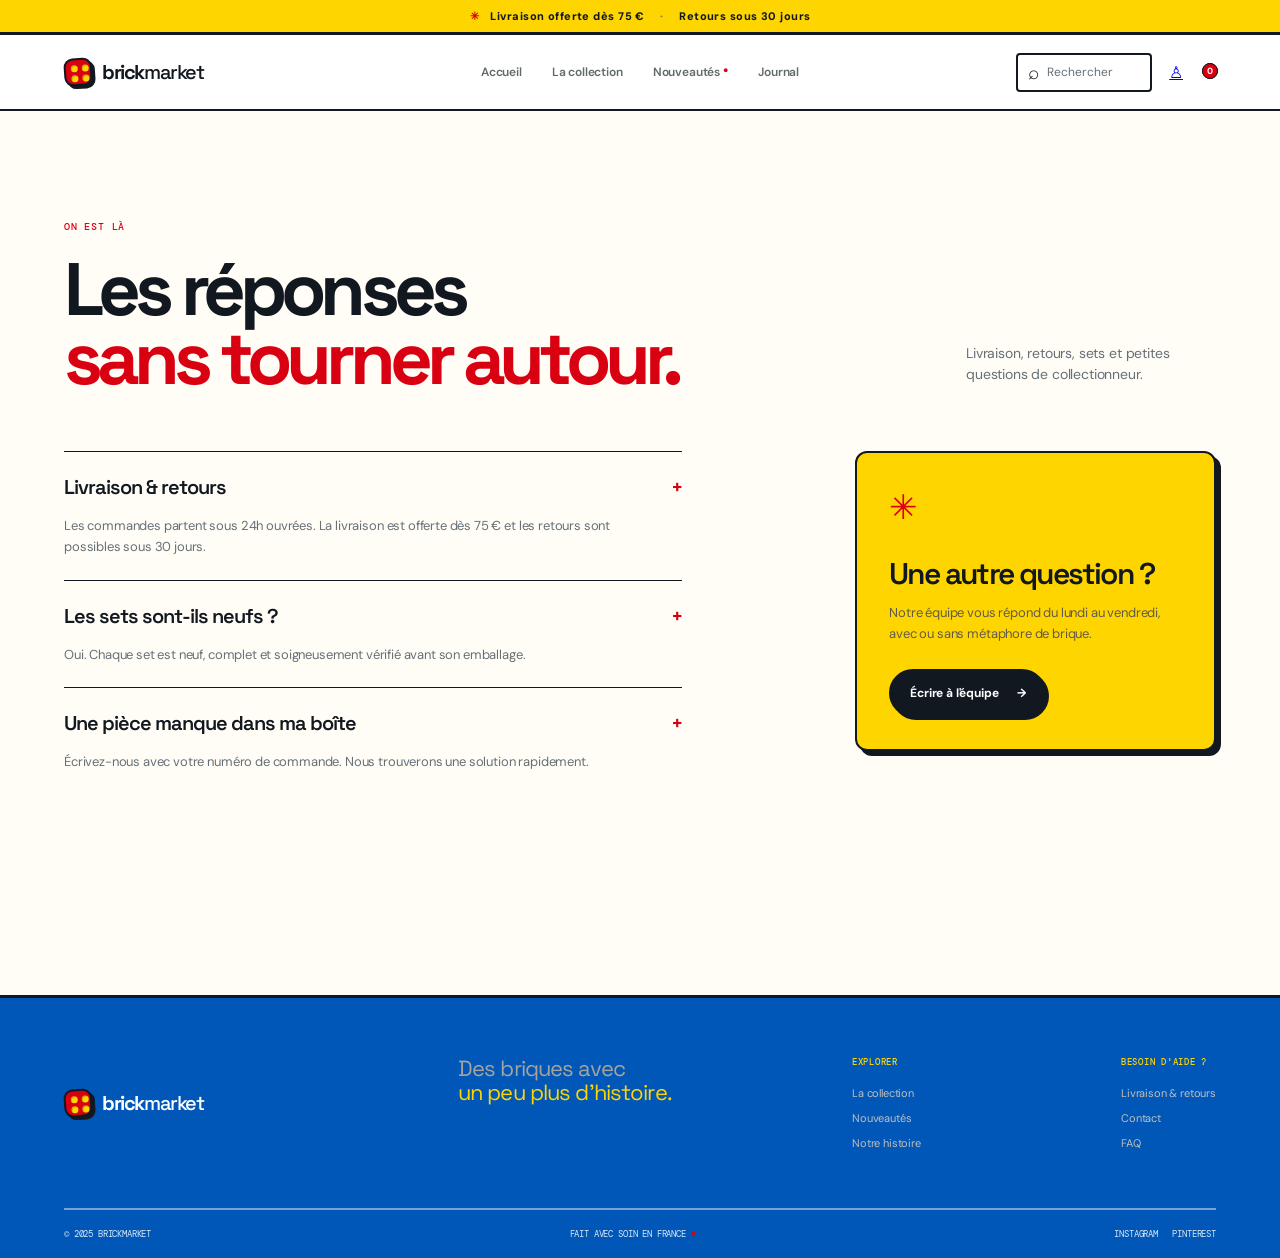
==== _design/aide.html @ d401ab39 "chore: add static design files" ====
<!doctype html>
<html lang="fr">
<head><meta charset="utf-8"><meta name="viewport" content="width=device-width, initial-scale=1"><title>Aide & FAQ — Brickmarket</title><link rel="stylesheet" href="styles.css"></head>
<body data-page="help"><div data-site-header></div><main class="help-page container"><div class="page-intro"><div><p class="eyebrow">On est là</p><h1>Les réponses<br><em>sans tourner autour.</em></h1></div><p>Livraison, retours, sets et petites questions de collectionneur.</p></div><div class="help-grid"><div><div class="help-item"><h2>Livraison & retours <span>+</span></h2><p>Les commandes partent sous 24h ouvrées. La livraison est offerte dès 75 € et les retours sont possibles sous 30 jours.</p></div><div class="help-item"><h2>Les sets sont-ils neufs ? <span>+</span></h2><p>Oui. Chaque set est neuf, complet et soigneusement vérifié avant son emballage.</p></div><div class="help-item"><h2>Une pièce manque dans ma boîte <span>+</span></h2><p>Écrivez-nous avec votre numéro de commande. Nous trouverons une solution rapidement.</p></div></div><aside class="help-aside"><span class="help-aside-icon">✳</span><h2>Une autre question ?</h2><p>Notre équipe vous répond du lundi au vendredi, avec ou sans métaphore de brique.</p><a class="button button-dark" href="mailto:bonjour@brickmarket.fr">Écrire à l'équipe <span>→</span></a></aside></div></main><div data-site-footer></div><script src="script.js"></script></body>
</html>
---- _design/styles.css ----
@import url('https://fonts.googleapis.com/css2?family=DM+Mono:wght@400;500&family=DM+Sans:wght@400;500;600;700&family=Space+Grotesk:wght@500;600;700&display=swap');

:root{--paper:#f7f3eb;--white:#fffdf9;--ink:#1d2020;--muted:#817f77;--line:#ded8cc;--red:#f25d42;--yellow:#ffc845;--blue:#3368df;--moss:#9dbb72;--pink:#f49f91}
*{box-sizing:border-box}html{scroll-behavior:smooth}body{margin:0;background:var(--paper);color:var(--ink);font-family:'DM Sans',Arial,sans-serif}button,input,select{font:inherit}button,a{-webkit-tap-highlight-color:transparent}button{color:inherit;cursor:pointer}button:focus-visible,input:focus-visible,select:focus-visible{outline:3px solid var(--yellow);outline-offset:3px}.container{width:min(1180px,calc(100% - 10vw));margin:0 auto}.container-wide{width:min(1320px,calc(100% - 5vw));margin:0 auto}.announcement{padding:9px 20px;background:var(--ink);color:var(--white);text-align:center;font-size:11px;letter-spacing:.04em}.announcement span:first-child{color:var(--yellow);margin-right:8px}.announcement-separator{margin:0 12px;color:#77766e}.site-header{position:sticky;top:0;z-index:20;display:grid;grid-template-columns:1fr auto 1fr;align-items:center;min-height:80px;padding:0 5vw;border-bottom:1px solid var(--line);background:rgba(247,243,235,.93);backdrop-filter:blur(16px)}.brand{display:flex;align-items:center;gap:10px;width:fit-content;color:var(--ink);font-family:'Space Grotesk',sans-serif;font-size:20px;font-weight:700;letter-spacing:-.07em;text-decoration:none}.brand>span:last-child>span{font-weight:500}.brand-mark{position:relative;display:grid;grid-template-columns:repeat(2,8px);gap:3px;width:28px;height:28px;padding:5px;border-radius:7px;background:var(--red);transform:rotate(-5deg)}.brand-mark i{width:7px;height:7px;border-radius:50%;background:var(--yellow);box-shadow:inset 1px 1px 1px rgba(0,0,0,.15)}.main-nav{display:flex;align-items:center;gap:28px}.main-nav button,.header-icon,.cart-button,.mobile-menu-button{border:0;background:none}.main-nav button{position:relative;padding:10px 0;color:#5f5e58;font-size:12px;font-weight:600}.main-nav button:hover,.main-nav button.is-active{color:var(--ink)}.main-nav button.is-active:after{position:absolute;right:0;bottom:0;left:0;height:2px;background:var(--red);content:''}.nav-dot{color:var(--red);font-size:9px;vertical-align:top}.header-actions{display:flex;justify-content:flex-end;align-items:center;gap:9px}.search-box{display:flex;align-items:center;gap:6px;width:136px;padding:8px 10px;border-bottom:1px solid var(--ink)}.search-box input{width:100%;border:0;outline:0;background:transparent;color:var(--ink);font-size:12px}.search-box input::placeholder{color:var(--muted)}.icon{display:inline-flex;justify-content:center;align-items:center;font-size:19px;line-height:1}.header-icon,.cart-button{padding:8px}.cart-button{position:relative}.cart-button span{position:absolute;top:-1px;right:-2px;display:grid;place-items:center;width:16px;height:16px;border-radius:50%;background:var(--red);color:#fff;font-size:9px;font-weight:700}.mobile-menu-button{display:none}
.button{display:inline-flex;justify-content:center;align-items:center;gap:18px;padding:14px 19px;border:1px solid transparent;border-radius:6px;font-size:12px;font-weight:700;text-decoration:none;transition:transform .2s,box-shadow .2s}.button:hover{transform:translateY(-2px);box-shadow:0 7px 0 rgba(29,32,32,.12)}.button-dark{background:var(--ink);color:#fff}.button-light{background:var(--white);color:var(--ink)}.button-wide{width:100%;justify-content:space-between;padding:17px 18px}.button-small{padding:10px 15px}.text-button{padding:0;border:0;background:transparent;font-size:12px;font-weight:700;text-decoration:none}.text-button span{margin-left:7px;color:var(--red);font-size:17px}.pill{display:inline-flex;align-items:center;gap:12px;padding:8px 12px;border-radius:99px;font-family:'DM Mono',monospace;font-size:10px;text-transform:uppercase;letter-spacing:.02em}.pill-yellow{background:var(--yellow)}.eyebrow{margin:0 0 8px;color:var(--red);font-family:'DM Mono',monospace;font-size:10px;font-weight:500;letter-spacing:.08em;text-transform:uppercase}h1,h2,h3{font-weight:600}h1 em,h2 em{color:var(--red);font-style:normal}
.hero{display:grid;grid-template-columns:1fr 1fr;align-items:center;min-height:610px;padding-top:40px;padding-bottom:72px}.hero-copy{max-width:550px;padding-left:6%}.hero h1,.page-intro h1,.checkout-head h1,.account-welcome h1{margin:22px 0 18px;font-family:'Space Grotesk',sans-serif;font-size:clamp(48px,6vw,84px);font-weight:600;letter-spacing:-.08em;line-height:.93}.hero-copy>p{max-width:410px;margin:0;color:#64635d;font-size:16px;line-height:1.65}.hero-actions{display:flex;align-items:center;gap:23px;margin-top:32px}.hero-note{display:flex;align-items:center;gap:12px;margin-top:46px;color:var(--muted);font-size:11px;line-height:1.4}.hero-note b{color:var(--ink);font-weight:600}.avatar-stack{display:flex;padding-left:7px}.avatar-stack i{display:grid;place-items:center;width:28px;height:28px;margin-left:-7px;border:2px solid var(--paper);border-radius:50%;background:var(--pink);color:var(--ink);font-size:10px;font-style:normal}.avatar-stack i:nth-child(2){background:var(--yellow)}.avatar-stack i:nth-child(3){background:var(--blue);color:#fff}
.hero-art-wrap{position:relative;display:grid;place-items:center;min-height:480px}.hero-art-wrap:before{position:absolute;width:420px;height:420px;border-radius:50%;background:#f1e8d6;content:''}.brick-art{position:relative;z-index:1;width:390px;height:300px;transform:rotate(-8deg)}.brick-shadow{position:absolute;right:6%;bottom:2%;width:80%;height:30px;border-radius:50%;background:rgba(29,32,32,.16);filter:blur(13px)}.brick-stack{position:absolute;display:flex;gap:15px;align-items:center;justify-content:space-around;padding:18px 23px;border-radius:13px;box-shadow:inset 0 -10px 0 rgba(0,0,0,.11),inset 0 3px 0 rgba(255,255,255,.23),0 7px 0 rgba(0,0,0,.12)}.brick-stack:before{position:absolute;top:-10px;right:0;left:0;height:20px;border-radius:50%;background:rgba(255,255,255,.12);content:''}.brick-stack i{z-index:1;width:31px;height:16px;border-radius:50%;background:rgba(255,255,255,.28);box-shadow:inset 0 -4px 4px rgba(0,0,0,.16),0 2px 2px rgba(0,0,0,.15)}.brick-stack-back{top:35px;right:13%;width:63%;height:78px;background:var(--yellow);transform:rotate(10deg)}.brick-stack-front{top:115px;left:4%;width:85%;height:120px;background:var(--red)}.brick-stack-front i{width:39px;height:21px}.brick-label{position:absolute;right:19%;bottom:12%;z-index:2;color:rgba(255,255,255,.84);font-family:'Space Grotesk',sans-serif;font-size:25px;font-weight:700;letter-spacing:-.1em;transform:rotate(7deg)}.brick-cobalt .brick-stack-front{background:var(--blue)}.brick-moss .brick-stack-front{background:var(--moss)}.brick-moss .brick-stack-back{background:var(--red)}.brick-butter .brick-stack-front{background:var(--yellow)}.brick-butter .brick-stack-back{background:var(--red)}.brick-terracotta .brick-stack-front{background:#d8704b}.brick-terracotta .brick-stack-back{background:var(--moss)}.brick-night .brick-stack-front{background:#303c68}.brick-rose .brick-stack-front{background:#e58d98}.brick-ocean .brick-stack-front{background:#4a91ae}.brick-art-small{width:235px;height:170px;transform:rotate(-7deg) scale(.75);transform-origin:center}.brick-art-small .brick-stack-back{top:20px}.brick-art-small .brick-stack-front{top:73px}.brick-art-small .brick-stack{gap:8px;padding:11px 14px;border-radius:8px}.brick-art-small .brick-stack i{width:21px;height:11px}.brick-art-small .brick-label{font-size:16px}.burst{position:absolute;z-index:3;display:grid;place-items:center;width:82px;height:82px;border-radius:50%;font-family:'DM Mono',monospace;font-size:10px;line-height:1.05;text-align:center;text-transform:uppercase;transform:rotate(12deg)}.burst-yellow{top:50px;left:2%;background:var(--yellow)}.hero-art-caption{position:absolute;right:5%;bottom:27px;font-family:'DM Mono',monospace;font-size:10px;letter-spacing:.04em;text-transform:uppercase}.scribble{position:absolute;right:2%;top:37%;color:var(--red);font-family:'Space Grotesk',sans-serif;font-size:16px;font-weight:600;line-height:.9;transform:rotate(8deg)}
.category-strip{padding:65px 6vw 75px;border-radius:4px;background:var(--white)}.section-heading{display:flex;align-items:end;justify-content:space-between;margin-bottom:28px}.section-heading h2,.manifesto h2,.newsletter h2,.order-summary h2{margin:0;font-family:'Space Grotesk',sans-serif;font-size:clamp(28px,3vw,42px);letter-spacing:-.07em;line-height:.98}.category-grid{display:grid;grid-template-columns:repeat(6,1fr);gap:10px}.category-tile{position:relative;display:flex;min-height:168px;flex-direction:column;justify-content:space-between;padding:14px;border-radius:5px;text-align:left;transition:transform .2s;text-decoration:none}.category-tile:hover{transform:translateY(-5px) rotate(-1deg)}.category-number{font-family:'DM Mono',monospace;font-size:10px}.category-icon{align-self:center;font-size:41px;font-weight:300}.category-tile strong{font-family:'Space Grotesk',sans-serif;font-size:14px}.category-arrow{position:absolute;right:14px;bottom:12px;font-size:18px}.category-1{background:var(--yellow)}.category-2{background:var(--moss)}.category-3{background:#8fb3e4}.category-4{background:var(--pink)}.category-5{background:#ddd4c0}.category-6{background:var(--red)}
.product-section{padding:100px 0 108px}.product-grid{display:grid;grid-template-columns:repeat(4,1fr);gap:16px}.product-card{min-width:0}.product-visual{position:relative;display:grid;place-items:center;width:100%;min-height:245px;overflow:hidden;border:0;border-radius:5px;background:#ece4d7;text-decoration:none}.product-visual:hover .product-quick{opacity:1;transform:translateY(0)}.product-visual .brick-art{margin-top:4px}.product-tag{position:absolute;top:13px;left:13px;z-index:2;padding:6px 8px;border-radius:2px;background:var(--white);font-family:'DM Mono',monospace;font-size:9px;text-transform:uppercase}.product-quick{position:absolute;right:12px;bottom:12px;left:12px;padding:10px;opacity:0;border-radius:3px;background:var(--ink);color:#fff;font-size:11px;font-weight:600;transform:translateY(6px);transition:opacity .2s,transform .2s}.product-quick span{float:right;color:var(--yellow);font-size:17px}.product-info{padding:15px 2px}.product-info .eyebrow{color:var(--muted);margin-bottom:5px;font-size:9px}.product-name{display:inline-block;color:var(--ink);font-family:'Space Grotesk',sans-serif;font-size:16px;font-weight:600;letter-spacing:-.04em;text-decoration:none}.product-name:hover{color:var(--red)}.product-meta{display:flex;justify-content:space-between;align-items:center;margin-top:8px;color:var(--muted);font-family:'DM Mono',monospace;font-size:9px}.product-meta strong{color:var(--ink);font-family:'DM Sans',sans-serif;font-size:13px}.add-button{display:flex;justify-content:space-between;width:100%;margin-top:14px;padding:10px 0;border:0;border-top:1px solid var(--line);background:transparent;font-size:11px;font-weight:700}.add-button span{color:var(--red);font-size:20px;line-height:10px}.add-button:hover{color:var(--red)}
.manifesto{display:grid;grid-template-columns:1fr 1fr;background:var(--red);color:#fff}.manifesto-art{position:relative;display:grid;place-items:center;min-height:370px;overflow:hidden;background:#d64f3a}.manifesto-art:before{position:absolute;width:290px;height:290px;border:1px solid rgba(255,255,255,.25);border-radius:50%;box-shadow:0 0 0 38px rgba(255,255,255,.08),0 0 0 76px rgba(255,255,255,.06);content:''}.mini-bricks{position:relative;z-index:1;display:grid;grid-template-columns:repeat(3,50px);gap:10px;transform:rotate(-16deg)}.mini-bricks i{width:50px;height:50px;border-radius:6px;background:var(--yellow);box-shadow:inset 0 -7px 0 rgba(0,0,0,.13),inset 0 2px 0 rgba(255,255,255,.26)}.mini-bricks i:nth-child(2),.mini-bricks i:nth-child(5){background:var(--blue);transform:translateY(25px)}.mini-bricks i:nth-child(3),.mini-bricks i:nth-child(6){background:var(--moss)}.manifesto-art>span{position:absolute;bottom:20px;left:25px;font-family:'DM Mono',monospace;font-size:10px}.manifesto-copy{padding:70px 8%}.manifesto-copy .eyebrow{color:var(--yellow)}.manifesto h2{max-width:420px;font-size:clamp(34px,4vw,54px)}.manifesto-copy>p:not(.eyebrow){max-width:380px;margin:22px 0 31px;color:rgba(255,255,255,.8);font-size:14px;line-height:1.7}.newsletter{display:flex;justify-content:space-between;gap:50px;padding-top:105px;padding-bottom:105px}.newsletter h2{max-width:490px}.newsletter>div>p:last-child{color:var(--muted);font-size:14px}.newsletter-form{display:grid;grid-template-columns:1fr auto;align-content:center;width:min(450px,100%);gap:10px}.newsletter-form input,.form-section input,.form-section select,.profile-form input{min-width:0;padding:15px 13px;border:1px solid var(--line);border-radius:3px;outline:0;background:rgba(255,253,249,.64);color:var(--ink);font-size:12px}.newsletter-form small{grid-column:1/-1;color:var(--muted);font-size:10px}
.site-footer{background:var(--ink);color:#fff}.footer-top{display:grid;grid-template-columns:1fr 1fr 1fr;gap:30px;padding-top:62px;padding-bottom:62px}.footer-brand{color:#fff}.footer-top>p{margin:0;color:#a5a49e;font-family:'Space Grotesk',sans-serif;font-size:22px;letter-spacing:-.04em;line-height:1.1}.footer-top>p em{color:var(--yellow);font-style:normal}.footer-links{display:flex;justify-content:space-between;gap:30px}.footer-links>div{display:flex;flex-direction:column;gap:11px}.footer-links b{margin-bottom:7px;color:var(--yellow);font-family:'DM Mono',monospace;font-size:9px;font-weight:500;letter-spacing:.08em;text-transform:uppercase}.footer-links a{color:#c1c0ba;font-size:11px;text-decoration:none}.footer-links a:hover{color:#fff}.footer-bottom{display:flex;justify-content:space-between;padding-top:18px;padding-bottom:18px;border-top:1px solid #3f4140;color:#888983;font-family:'DM Mono',monospace;font-size:9px;text-transform:uppercase}.footer-heart{color:var(--red)}
.page-intro{display:flex;align-items:end;justify-content:space-between;min-height:390px;padding:75px 0 58px}.page-intro h1{margin-bottom:0;font-size:clamp(45px,5.5vw,72px)}.page-intro>p{max-width:250px;margin:0 0 8px;color:var(--muted);font-size:14px;line-height:1.5}.page-intro-small{min-height:325px}.catalogue-toolbar{display:flex;align-items:center;justify-content:space-between;margin-bottom:26px;border-bottom:1px solid var(--line)}.category-tabs{display:flex;gap:24px;overflow-x:auto}.category-tabs button{padding:12px 0;border:0;border-bottom:2px solid transparent;background:transparent;color:var(--muted);font-size:11px;white-space:nowrap}.category-tabs button.is-active{border-bottom-color:var(--red);color:var(--ink);font-weight:700}.result-count{color:var(--muted);font-family:'DM Mono',monospace;font-size:10px;white-space:nowrap}.result-count>span:last-child{color:var(--red)}.catalogue-grid{padding-bottom:115px;grid-row-gap:43px}.empty-state{display:grid;place-items:center;min-height:320px;padding-bottom:90px;text-align:center}.empty-state>span{color:var(--red);font-size:38px}.empty-state h2{margin:15px 0 8px;font-family:'Space Grotesk',sans-serif;letter-spacing:-.05em}.empty-state p{margin:0 0 22px;color:var(--muted);font-size:13px}.back-button{display:inline-block;margin-top:45px;color:var(--muted);font-size:11px;text-decoration:none}.back-button:hover{color:var(--ink)}
.product-detail{display:grid;grid-template-columns:1.07fr .93fr;align-items:center;gap:9%;min-height:590px}.product-detail-art{position:relative;display:grid;place-items:center;min-height:480px;border-radius:5px;background:#e9dfcf}.product-detail-art:before{position:absolute;width:325px;height:325px;border-radius:50%;background:#f4ebdd;content:''}.product-detail-art .brick-art{transform:rotate(-9deg) scale(1.1)}.detail-sticker{position:absolute;top:37px;right:45px;z-index:2;display:grid;place-items:center;width:78px;height:78px;border-radius:50%;background:var(--yellow);font-family:'DM Mono',monospace;font-size:10px;line-height:1;text-align:center;text-transform:uppercase;transform:rotate(9deg)}.product-detail-copy h1{margin:12px 0 20px;font-family:'Space Grotesk',sans-serif;font-size:clamp(40px,5vw,67px);letter-spacing:-.08em;line-height:.93}.product-lead{max-width:420px;color:var(--muted);font-size:14px;line-height:1.65}.detail-price{display:flex;align-items:baseline;gap:10px;margin-top:28px}.detail-price strong{font-family:'Space Grotesk',sans-serif;font-size:27px;letter-spacing:-.05em}.detail-price span{color:var(--muted);font-family:'DM Mono',monospace;font-size:9px}.detail-rule{margin:24px 0;border-top:1px solid var(--line)}.detail-facts{display:flex;gap:25px;margin-bottom:28px}.detail-facts>div{display:flex;gap:7px;align-items:start}.detail-facts>div>span{color:var(--red);font-size:18px}.detail-facts p{margin:0;color:var(--muted);font-family:'DM Mono',monospace;font-size:9px;line-height:1.4}.detail-facts b{color:var(--ink);font-family:'DM Sans',sans-serif;font-size:11px}.detail-assurance{display:flex;gap:9px;align-items:center;margin-top:17px;color:var(--muted);font-family:'DM Mono',monospace;font-size:9px}.detail-assurance span{color:var(--red);font-size:18px}.detail-assurance p{margin:0}.related-section{padding:73px 0 110px;border-top:1px solid var(--line)}
.cart-page,.checkout-page,.account-page,.help-page{padding-bottom:100px}.cart-layout,.checkout-layout{display:grid;grid-template-columns:1.45fr .7fr;gap:10%}.cart-lines{border-top:1px solid var(--line)}.cart-line{display:grid;grid-template-columns:125px 1fr auto auto;gap:20px;align-items:center;padding:21px 0;border-bottom:1px solid var(--line)}.cart-line-art{display:grid;place-items:center;width:125px;height:100px;overflow:hidden;border-radius:3px;background:#e9dfcf}.cart-line-art .brick-art{transform:scale(.55)}.cart-line-copy h3{margin:4px 0 5px;font-family:'Space Grotesk',sans-serif;font-size:17px;letter-spacing:-.05em}.cart-line-copy span{color:var(--muted);font-family:'DM Mono',monospace;font-size:9px}.quantity-control{display:flex;align-items:center;gap:12px;padding:7px 9px;border:1px solid var(--line);border-radius:3px;font-family:'DM Mono',monospace;font-size:11px}.quantity-control button{width:18px;padding:0;border:0;background:transparent;font-size:17px}.line-price{min-width:70px;text-align:right;font-family:'Space Grotesk',sans-serif;font-size:14px}.cart-perks{display:flex;align-items:center;gap:11px;margin-top:25px;padding:13px;border:1px dashed #cabfaa;background:#f1eadb;font-size:11px}.cart-perks span{color:var(--red);font-size:20px}.cart-perks p{margin:0}.order-summary{align-self:start;padding:28px;border-radius:5px;background:var(--white)}.order-summary h2{margin:12px 0 29px;font-size:30px}.summary-row,.summary-total{display:flex;justify-content:space-between;align-items:center;padding:12px 0;font-size:12px}.summary-row span{color:var(--muted)}.summary-row strong{font-family:'DM Mono',monospace;font-size:11px}.summary-row .free{color:#6d9a42}.summary-total{margin:14px 0 20px;padding-top:20px;border-top:1px solid var(--line);font-weight:700}.summary-total strong{font-family:'Space Grotesk',sans-serif;font-size:22px;letter-spacing:-.05em}.order-summary>small{display:block;margin-top:13px;color:var(--muted);font-family:'DM Mono',monospace;font-size:9px;text-align:center}
.checkout-head{display:flex;justify-content:space-between;align-items:end;min-height:265px;padding-bottom:38px}.checkout-head h1{margin-bottom:0;font-size:clamp(43px,5vw,68px)}.checkout-steps{display:flex;align-items:center;gap:12px;padding-bottom:8px}.checkout-steps span{color:var(--muted);font-family:'DM Mono',monospace;font-size:9px}.checkout-steps span.is-active{color:var(--ink)}.checkout-steps span.is-active b{color:var(--red)}.checkout-steps b{margin-left:6px;font-family:'DM Sans',sans-serif;font-size:10px}.checkout-steps i{width:24px;border-top:1px solid var(--line)}.checkout-form{border-top:1px solid var(--line)}.form-section{padding:32px 0}.form-section-heading{display:flex;gap:20px;margin-bottom:32px}.form-section-heading>span{color:var(--red);font-family:'DM Mono',monospace;font-size:14px}.form-section h2{margin:0 0 5px;font-family:'Space Grotesk',sans-serif;font-size:25px;letter-spacing:-.06em}.form-section-heading p{margin:0;color:var(--muted);font-size:12px}.form-section label{display:flex;flex-direction:column;gap:7px;margin-bottom:16px;font-size:11px;font-weight:600}.form-grid{display:grid;grid-template-columns:1fr 1fr;gap:15px}.form-section input,.form-section select,.profile-form input{min-width:0;padding:15px 13px;border:1px solid var(--line);border-radius:3px;outline:0;background:rgba(255,253,249,.64);color:var(--ink);font-size:12px}.payment-note{display:flex;gap:13px;align-items:center;margin-top:22px;padding:14px;background:#f1eadb;font-size:11px}.payment-note span{color:var(--blue);font-size:25px}.payment-note p{margin:0;color:var(--muted);line-height:1.4}.payment-note b{color:var(--ink)}.confirmation-card{padding:38px;text-align:center;border:1px dashed #cabfaa;background:#f1eadb}.confirmation-card>span{display:block;margin-bottom:15px;color:var(--red);font-size:40px}.confirmation-card h3{margin:0 0 8px;font-family:'Space Grotesk',sans-serif;font-size:30px}.confirmation-card p{margin:0 auto;max-width:340px;color:var(--muted);font-size:13px;line-height:1.5}.checkout-actions{display:flex;justify-content:space-between;align-items:center;padding-top:12px}.checkout-summary{margin-top:0}.mini-line{display:grid;grid-template-columns:55px 1fr auto;gap:9px;align-items:center;padding:10px 0;font-size:11px}.mini-line-art{display:grid;place-items:center;width:55px;height:46px;overflow:hidden;background:#e9dfcf}.mini-line-art .brick-art{transform:scale(.25)}.mini-line span{line-height:1.3}.mini-line small{color:var(--muted);font-family:'DM Mono',monospace;font-size:9px}.mini-line strong{font-family:'DM Mono',monospace;font-size:10px}.summary-reassurance{color:var(--muted);font-family:'DM Mono',monospace;font-size:9px;line-height:2}
.account-welcome{display:flex;justify-content:space-between;align-items:end;min-height:295px;padding-bottom:50px}.account-welcome h1{margin-bottom:9px;font-size:clamp(47px,5vw,70px)}.account-welcome>div:first-child>p:last-child{margin:0;color:var(--muted);font-size:14px}.account-avatar{display:grid;place-items:center;width:68px;height:68px;border:1px solid var(--ink);border-radius:50%;background:var(--yellow);font-family:'Space Grotesk',sans-serif;font-size:24px}.account-layout{display:grid;grid-template-columns:220px 1fr;gap:10%;border-top:1px solid var(--line);padding-top:38px}.account-nav{display:flex;flex-direction:column;gap:5px}.account-nav button{display:grid;grid-template-columns:23px 1fr auto;gap:8px;align-items:center;padding:12px 0;border:0;background:transparent;color:var(--muted);font-size:12px;text-align:left}.account-nav button span{color:var(--red);font-size:18px}.account-nav button b{color:var(--red);font-family:'DM Mono',monospace;font-size:10px}.account-nav button.is-active{color:var(--ink);font-weight:700}.account-nav-note{display:flex;gap:11px;align-items:center;margin-top:45px;padding:16px 12px;background:var(--yellow);font-size:11px;line-height:1.4}.account-nav-note span{font-size:22px}.account-nav-note p{margin:0}.content-heading{display:flex;align-items:end;justify-content:space-between;margin-bottom:23px}.content-heading h2{margin:0;font-family:'Space Grotesk',sans-serif;font-size:31px;letter-spacing:-.07em}.muted{color:var(--muted);font-family:'DM Mono',monospace;font-size:10px}.order-card{margin-bottom:15px;padding:21px;border:1px solid var(--line);background:var(--white)}.order-card-head{display:flex;align-items:start;justify-content:space-between;padding-bottom:17px;border-bottom:1px solid var(--line);font-size:12px}.order-card-head small{color:var(--muted);font-family:'DM Mono',monospace;font-size:9px}.order-card-head strong{font-family:'Space Grotesk',sans-serif;font-size:14px}.status{display:inline-block;padding:5px 8px;border-radius:2px;background:#e9e5dc;color:var(--muted);font-family:'DM Mono',monospace;font-size:9px}.status-green{background:#dce9c8;color:#53753c}.status-yellow{background:var(--yellow);color:var(--ink)}.order-card-products{display:flex;align-items:center;gap:12px;padding-top:15px;font-size:11px}.order-card-products>.brick-art{flex:0 0 52px;width:52px;height:47px;overflow:hidden;background:#e9dfcf}.order-card-products>.brick-art .brick-art{transform:scale(.25)}.order-card-products>div:not(.brick-art){flex:1;line-height:1.55}.order-card-products span{color:var(--muted)}.order-card-products .text-button{white-space:nowrap}.address-grid{display:grid;grid-template-columns:1fr 1fr;gap:15px}.address-card{min-height:225px;padding:22px;border:1px solid var(--line);background:var(--white)}.address-card-main{border-top:3px solid var(--red)}.address-card h3{margin:22px 0 13px;font-family:'Space Grotesk',sans-serif;font-size:19px}.address-card p{margin:0 0 22px;color:var(--muted);font-size:12px;line-height:1.7}.profile-form{display:grid;grid-template-columns:1fr 1fr;gap:20px 15px}.profile-form label{display:flex;flex-direction:column;gap:7px;font-size:11px;font-weight:600}.profile-form input{color:var(--muted)}
.help-grid{display:grid;grid-template-columns:1.2fr .7fr;gap:15%;padding-bottom:100px}.help-item{padding:22px 0;border-top:1px solid var(--line)}.help-item h2{display:flex;justify-content:space-between;margin:0;font-family:'Space Grotesk',sans-serif;font-size:20px;letter-spacing:-.05em}.help-item h2 span{color:var(--red)}.help-item p{max-width:600px;margin:15px 0 0;color:var(--muted);font-size:13px;line-height:1.65}.help-aside{align-self:start;padding:32px;background:var(--yellow)}.help-aside-icon{color:var(--red);font-size:34px}.help-aside h2{margin:24px 0 10px;font-family:'Space Grotesk',sans-serif;font-size:30px;letter-spacing:-.06em}.help-aside p{margin:0 0 24px;color:#625b45;font-size:13px;line-height:1.6}.toast{position:fixed;right:22px;bottom:22px;z-index:50;display:flex;align-items:center;gap:10px;padding:13px 16px;border-radius:4px;background:var(--ink);color:#fff;box-shadow:0 12px 30px rgba(0,0,0,.18);font-size:12px;animation:toast-in .25s ease-out}.toast span{display:grid;place-items:center;width:18px;height:18px;border-radius:50%;background:var(--yellow);color:var(--ink);font-size:11px;font-weight:700}@keyframes toast-in{from{opacity:0;transform:translateY(10px)}to{opacity:1;transform:translateY(0)}}
@media(max-width:900px){.site-header{grid-template-columns:1fr auto}.mobile-menu-button{display:block;grid-column:2;grid-row:1}.main-nav{position:absolute;top:80px;right:0;left:0;display:none;flex-direction:column;align-items:stretch;gap:0;padding:12px 5vw 18px;border-bottom:1px solid var(--line);background:var(--paper)}.main-nav.is-open{display:flex}.main-nav button{padding:13px 0;text-align:left}.main-nav button.is-active:after{right:auto;width:50px}.header-actions{grid-column:1/-1;grid-row:2;justify-content:stretch;padding-bottom:12px}.search-box{flex:1;width:auto}.site-header{padding-top:13px;padding-bottom:0}.hero{grid-template-columns:1fr;padding-top:60px}.hero-copy{padding-left:0}.hero-art-wrap{min-height:385px;margin-top:20px;transform:scale(.86)}.category-grid{grid-template-columns:repeat(3,1fr)}.product-grid{grid-template-columns:repeat(2,1fr)}.manifesto{grid-template-columns:1fr}.manifesto-art{min-height:250px}.newsletter{flex-direction:column}.footer-top{grid-template-columns:1fr 1fr}.footer-top>p{grid-column:2;grid-row:1}.footer-links{grid-column:1/-1}.product-detail{grid-template-columns:1fr;gap:45px;padding-top:35px}.product-detail-art{min-height:400px}.product-detail-copy{padding-bottom:55px}.cart-layout,.checkout-layout{grid-template-columns:1fr;gap:35px}.checkout-summary{grid-row:1}.account-layout{gap:45px}.help-grid{grid-template-columns:1fr;gap:35px}}
@media(max-width:560px){.announcement{font-size:9px}.announcement-separator{margin:0 5px}.site-header{min-height:115px}.brand{font-size:18px}.header-icon{display:none}.container{width:min(calc(100% - 36px),1180px)}.container-wide{width:calc(100% - 18px)}.hero{min-height:auto;padding-top:48px;padding-bottom:55px}.hero h1{font-size:51px}.hero-copy>p{font-size:14px}.hero-actions{align-items:flex-start;flex-direction:column;gap:18px}.hero-note{margin-top:32px}.hero-art-wrap{min-height:300px;transform:scale(.7);transform-origin:center;margin:-10px 0 -25px}.hero-art-wrap:before{width:330px;height:330px}.category-strip{padding:42px 18px 50px}.section-heading{align-items:start;flex-direction:column;gap:17px}.section-heading h2{font-size:30px}.category-grid{grid-template-columns:repeat(2,1fr)}.category-tile{min-height:145px}.product-section{padding:65px 0}.product-grid{gap:10px}.product-visual{min-height:165px}.product-tag{top:8px;left:8px;max-width:90px;font-size:8px}.product-quick{display:none}.product-info{padding-top:10px}.product-name{font-size:14px}.product-meta{display:block;line-height:1.8}.product-meta strong{display:block}.manifesto-copy{padding:48px 25px}.manifesto h2{font-size:37px}.newsletter{padding-top:70px;padding-bottom:70px;gap:25px}.newsletter h2{font-size:32px}.newsletter-form{grid-template-columns:1fr}.newsletter-form small{grid-column:auto}.footer-top{grid-template-columns:1fr;gap:30px}.footer-top>p{grid-column:auto;grid-row:auto}.footer-links{grid-column:auto}.footer-bottom{flex-direction:column;gap:10px}.page-intro{align-items:start;flex-direction:column;min-height:310px;gap:24px;padding-top:55px}.page-intro h1{font-size:49px}.catalogue-toolbar{align-items:start;flex-direction:column;gap:15px;padding-bottom:5px}.category-tabs{width:100%;gap:19px}.result-count{align-self:end}.catalogue-grid{padding-bottom:75px}.back-button{margin-top:30px}.product-detail-art{min-height:315px}.product-detail-art:before{width:250px;height:250px}.product-detail-art .brick-art{transform:rotate(-9deg) scale(.72)}.detail-sticker{top:19px;right:20px;width:62px;height:62px;font-size:8px}.product-detail-copy h1{font-size:47px}.detail-facts{gap:11px}.detail-facts p{font-size:8px}.detail-facts b{font-size:10px}.cart-line{grid-template-columns:80px 1fr auto;gap:11px}.cart-line-art{width:80px;height:75px}.cart-line-copy h3{font-size:14px}.quantity-control{grid-column:2;width:fit-content}.line-price{grid-column:3;grid-row:2;min-width:auto}.order-summary{padding:22px}.checkout-head{align-items:start;flex-direction:column;min-height:auto;gap:32px;padding:40px 0 30px}.checkout-head h1{font-size:47px}.checkout-steps{width:100%;justify-content:space-between;gap:6px}.checkout-steps i{flex:1}.checkout-steps b{display:none}.account-welcome{min-height:235px;padding-bottom:36px}.account-welcome h1{font-size:53px}.account-avatar{width:52px;height:52px}.account-layout{grid-template-columns:1fr;gap:30px;padding-top:25px}.account-nav{display:grid;grid-template-columns:repeat(3,1fr);gap:8px}.account-nav button{display:flex;flex-direction:column;align-items:start;gap:3px;padding:8px;border:1px solid var(--line);font-size:10px}.account-nav button b{display:none}.account-nav-note{display:none}.content-heading h2{font-size:27px}.order-card{padding:15px}.order-card-head{gap:8px}.order-card-products{align-items:start;flex-wrap:wrap}.order-card-products .text-button{margin-left:64px}.address-grid,.profile-form,.form-grid{grid-template-columns:1fr;gap:0}.toast{right:12px;bottom:12px;left:12px;justify-content:center}.help-page .page-intro h1{font-size:47px}}
.main-nav a{display:block;position:relative;padding:10px 0;color:#5f5e58;font-size:12px;font-weight:600;text-decoration:none}.main-nav a:hover,.main-nav a.is-active{color:var(--ink)}.main-nav a.is-active:after{position:absolute;right:0;bottom:0;left:0;height:2px;background:var(--red);content:''}.main-nav.is-open a{padding:13px 0}.product-card .add-button{cursor:pointer}

/* Clear, high-energy visual refresh */
:root{--paper:#f7faf6;--white:#fff;--ink:#151b20;--muted:#6f7775;--line:#dce5df;--red:#ff655d;--yellow:#d8ff54;--blue:#5b5cf2;--moss:#b8e6a2;--pink:#ffb4c0}
body{background:var(--paper);letter-spacing:-.01em}
.announcement{background:var(--blue);color:#fff;font-weight:600}.announcement span:first-child{color:var(--yellow)}
.site-header{min-height:76px;border-bottom:1px solid var(--line);background:rgba(255,255,255,.92)}
.brand-mark{background:var(--blue);border-radius:9px}.brand-mark i{background:var(--yellow)}.main-nav{gap:30px}.main-nav a,.main-nav button{color:#616a68}.main-nav a.is-active:after,.main-nav button.is-active:after{background:var(--blue)}.nav-dot{color:var(--red)}.search-box{border-bottom-color:var(--ink);background:#f4f7f4;border-radius:999px}.header-icon,.cart-button{border-radius:50%}.header-icon:hover,.cart-button:hover{background:var(--yellow)}.cart-button span{background:var(--red)}
.hero{margin-top:24px;padding:52px 6% 64px;border:1px solid var(--line);border-radius:30px;background:var(--white);box-shadow:0 20px 50px rgba(35,59,48,.06)}.hero-copy{padding-left:0}.pill-yellow{background:var(--yellow);font-weight:600}.hero h1{font-size:clamp(54px,6.3vw,88px);letter-spacing:-.095em}.hero h1 em{position:relative;z-index:0;color:var(--ink)}.hero h1 em:after{position:absolute;right:-6px;bottom:2px;left:-4px;z-index:-1;height:14px;background:var(--yellow);content:'';transform:rotate(-2deg)}.hero-copy>p{max-width:390px;font-size:15px}.button{border-radius:999px}.button-dark{background:var(--ink)}.button-dark:hover{box-shadow:0 7px 0 var(--yellow)}.text-button:hover{color:var(--blue)}.text-button span{color:var(--blue)}.hero-note{margin-top:38px}.hero-art-wrap{min-height:420px;border-radius:26px;background:#e9f8e6;overflow:hidden}.hero-art-wrap:before{width:360px;height:360px;background:var(--yellow)}.hero-art-wrap:after{position:absolute;right:34px;top:26px;color:var(--blue);font-family:'Space Grotesk',sans-serif;font-size:47px;font-weight:700;content:'+';transform:rotate(12deg)}.hero-art-wrap .brick-art{transform:rotate(-8deg) scale(.94)}.burst-yellow{top:33px;left:8%;background:var(--red);color:#fff}.scribble{right:7%;color:var(--blue);font-size:14px}.hero-art-caption{right:8%;bottom:20px;color:var(--muted)}
.category-strip{margin-top:24px;border:1px solid var(--line);border-radius:28px;box-shadow:0 16px 40px rgba(35,59,48,.04)}.category-tile{min-height:180px;border-radius:18px}.category-tile strong{font-size:15px}.category-icon{font-size:46px}.category-1{background:var(--yellow)}.category-2{background:var(--moss)}.category-3{background:#bde9ff}.category-4{background:var(--pink)}.category-5{background:#ebe6d8}.category-6{background:var(--blue);color:#fff}.category-tile:hover{transform:translateY(-7px) rotate(1deg);box-shadow:0 12px 0 rgba(21,27,32,.09)}
.product-section{padding:86px 0 102px}.product-card{padding:8px;border:1px solid var(--line);border-radius:20px;background:var(--white);box-shadow:0 8px 28px rgba(35,59,48,.04);transition:transform .2s,box-shadow .2s}.product-card:hover{transform:translateY(-6px);box-shadow:0 18px 32px rgba(35,59,48,.1)}.product-visual{min-height:235px;border-radius:14px;background:#f1f7f0}.product-tag{top:12px;left:12px;border-radius:999px;background:var(--yellow);font-weight:600}.product-quick{right:10px;bottom:10px;left:10px;border-radius:999px;background:var(--blue)}.product-info{padding:15px 9px 9px}.product-name{font-size:17px}.product-meta{margin-top:9px}.add-button{margin-top:13px;padding:12px 1px;border-top-color:var(--line);color:var(--ink)}.add-button span{display:grid;place-items:center;width:24px;height:24px;border-radius:50%;background:var(--yellow);color:var(--ink);font-size:18px}.add-button:hover{color:var(--blue)}
.manifesto{margin-top:0;border-radius:30px;overflow:hidden;background:var(--blue)}.manifesto-art{background:#4849d9}.manifesto-art:before{border-color:rgba(255,255,255,.35);box-shadow:0 0 0 38px rgba(216,255,84,.12),0 0 0 76px rgba(255,255,255,.08)}.manifesto-copy .eyebrow{color:var(--yellow)}.manifesto h2{font-size:clamp(34px,4.2vw,58px)}.newsletter{margin-top:24px;margin-bottom:24px;padding:58px 6%;border:1px solid var(--line);border-radius:28px;background:var(--yellow)}.newsletter h2{font-size:clamp(30px,3.5vw,47px)}.newsletter-form input{border-color:rgba(21,27,32,.2);border-radius:999px;background:rgba(255,255,255,.65)}.newsletter-form .button-dark{background:var(--ink)}
.site-footer{background:var(--ink)}.footer-top{padding-top:58px;padding-bottom:58px}.footer-brand .brand-mark{background:var(--red)}.footer-links b{color:var(--yellow)}
.page-intro{min-height:340px;padding-top:62px}.page-intro h1,.checkout-head h1,.account-welcome h1{font-size:clamp(50px,5.8vw,78px)}.catalogue-toolbar{border-bottom-color:var(--ink)}.category-tabs button.is-active{border-bottom-color:var(--blue)}.catalogue-page .product-card{padding:8px}.product-detail-art{border-radius:28px;background:#e9f8e6}.product-detail-art:before{background:var(--yellow)}.detail-sticker{background:var(--red);color:#fff}.product-detail-copy h1{font-size:clamp(43px,5.5vw,72px)}.product-detail-copy h1 em{color:var(--blue)}.button-wide{border-radius:999px}.order-summary,.address-card,.order-card{border:1px solid var(--line);box-shadow:0 12px 30px rgba(35,59,48,.05)}.order-summary{border-radius:22px}.cart-line-art,.mini-line-art{border-radius:14px;background:#e9f8e6}.cart-perks,.payment-note{border:0;border-radius:14px;background:var(--yellow)}.checkout-steps span.is-active b{color:var(--blue)}.confirmation-card{border:0;border-radius:20px;background:var(--yellow)}.account-avatar{border:0;background:var(--red);color:#fff}.account-nav button.is-active{color:var(--blue)}.account-nav-note{border-radius:16px;background:var(--yellow)}.address-card{border-radius:18px}.address-card-main{border-top:4px solid var(--blue)}.help-aside{border-radius:22px;background:var(--yellow)}.help-item{border-top-color:var(--ink)}
@media(max-width:560px){.hero{margin-top:12px;padding:36px 20px 34px;border-radius:22px}.hero h1{font-size:52px}.hero h1 em:after{height:10px}.hero-art-wrap{min-height:300px;margin-top:24px;border-radius:20px}.hero-art-wrap:before{width:280px;height:280px}.hero-art-wrap .brick-art{transform:rotate(-8deg) scale(.72)}.category-strip{margin-top:16px;border-radius:22px}.category-tile{min-height:150px;border-radius:15px}.product-card{border-radius:16px}.product-visual{min-height:155px;border-radius:11px}.product-info{padding:12px 6px 6px}.product-name{font-size:14px}.manifesto{border-radius:22px}.newsletter{border-radius:22px;padding:42px 22px}.page-intro{min-height:290px}.product-detail-art{border-radius:22px}.order-summary{border-radius:18px}}

/* Primary brick palette and stud details */
:root{--paper:#fffdf5;--white:#fff;--ink:#111820;--muted:#657078;--line:#d8dee2;--red:#d90012;--yellow:#ffd500;--blue:#0057b8;--moss:#00852b;--pink:#f57c00}
body{background:var(--paper)}
.announcement{background:var(--yellow);color:var(--ink);border-bottom:3px solid var(--ink);font-weight:800}.announcement span:first-child{color:var(--red)}
.site-header{border-bottom:2px solid var(--ink);background:rgba(255,255,255,.97)}.brand-mark{background:var(--red);border:2px solid var(--ink);box-shadow:3px 3px 0 var(--ink);transform:rotate(-4deg)}.brand-mark i{background:var(--yellow);box-shadow:inset 1px 1px 1px rgba(0,0,0,.22)}.main-nav a.is-active:after,.main-nav button.is-active:after{background:var(--red);height:3px}.search-box{border:2px solid var(--ink);background:#fff;border-radius:4px}.header-icon:hover,.cart-button:hover{background:var(--yellow)}.cart-button span{background:var(--red);border:1px solid var(--ink)}
.hero{border:2px solid var(--ink);border-radius:18px;background:var(--white);box-shadow:8px 8px 0 var(--ink)}.hero h1{font-family:'Arial Black','Space Grotesk',sans-serif;font-weight:900;letter-spacing:-.11em}.hero h1 em{color:var(--red)}.hero h1 em:after{background:var(--yellow);height:16px}.hero-art-wrap{border:2px solid var(--ink);border-radius:14px;background-color:#fff;background-image:radial-gradient(var(--blue) 2px,transparent 2px);background-size:24px 24px}.hero-art-wrap:before{width:335px;height:335px;background:var(--yellow);border:2px solid var(--ink)}.hero-art-wrap:after{color:var(--red);content:'✦';font-size:36px}.burst-yellow{background:var(--red);border:2px solid var(--ink);font-weight:800}.scribble{color:var(--blue);font-weight:800}.hero-art-caption{color:var(--ink);font-weight:600}
.brick-stack{border:2px solid var(--ink);box-shadow:inset 0 -10px 0 rgba(0,0,0,.14),inset 0 3px 0 rgba(255,255,255,.3),6px 6px 0 var(--ink)}.brick-stack i{background:rgba(255,255,255,.4);border:2px solid rgba(0,0,0,.28);box-shadow:inset 0 -4px 4px rgba(0,0,0,.18),0 2px 2px rgba(0,0,0,.18)}.brick-stack-back{background:var(--yellow)}.brick-stack-front{background:var(--red)}.brick-cobalt .brick-stack-front{background:var(--blue)}.brick-cobalt .brick-stack-back{background:var(--yellow)}.brick-moss .brick-stack-front{background:var(--moss)}.brick-moss .brick-stack-back{background:var(--red)}.brick-butter .brick-stack-front{background:var(--yellow)}.brick-butter .brick-stack-back{background:var(--blue)}.brick-terracotta .brick-stack-front{background:var(--red)}.brick-terracotta .brick-stack-back{background:var(--moss)}.brick-night .brick-stack-front{background:var(--blue)}.brick-night .brick-stack-back{background:var(--yellow)}.brick-rose .brick-stack-front{background:var(--red)}.brick-rose .brick-stack-back{background:var(--yellow)}.brick-ocean .brick-stack-front{background:var(--blue)}.brick-ocean .brick-stack-back{background:var(--red)}.brick-label{color:var(--white)}
.category-strip{border:2px solid var(--ink);border-radius:18px;background:var(--white);box-shadow:6px 6px 0 var(--ink)}.category-tile{border:2px solid var(--ink);border-radius:8px}.category-tile:before{position:absolute;top:13px;right:14px;width:32px;height:9px;background:radial-gradient(circle,var(--ink) 0 4px,transparent 4.5px) 0 0/11px 9px;content:''}.category-1{background:var(--yellow);color:var(--ink)}.category-2{background:var(--red);color:var(--white)}.category-3{background:var(--moss);color:var(--ink)}.category-4{background:var(--blue);color:var(--white)}.category-5{background:var(--yellow);color:var(--ink)}.category-6{background:var(--red);color:var(--white)}.category-tile:hover{box-shadow:5px 5px 0 var(--ink)}
.product-card{border:2px solid var(--ink);border-radius:12px;box-shadow:5px 5px 0 var(--ink)}.product-card:hover{box-shadow:8px 8px 0 var(--ink)}.product-visual{border:2px solid var(--ink);border-radius:7px;background-color:#fafaf4;background-image:radial-gradient(#cbd2d4 1.5px,transparent 1.5px);background-size:16px 16px}.product-tag{border:2px solid var(--ink);background:var(--yellow);color:var(--ink);font-weight:800}.product-quick{background:var(--blue);border:2px solid var(--ink)}.add-button span{border:2px solid var(--ink);background:var(--yellow)}
.manifesto{border:2px solid var(--ink);border-radius:18px;box-shadow:8px 8px 0 var(--ink);background:var(--blue)}.manifesto-art{background:var(--red);border-right:2px solid var(--ink)}.manifesto-art:before{border-color:rgba(255,255,255,.7);box-shadow:0 0 0 38px rgba(255,213,0,.28),0 0 0 76px rgba(255,255,255,.16)}.mini-bricks i{border:2px solid var(--ink);box-shadow:inset 0 -7px 0 rgba(0,0,0,.15),inset 0 2px 0 rgba(255,255,255,.26),3px 3px 0 var(--ink)}.mini-bricks i:nth-child(2),.mini-bricks i:nth-child(5){background:var(--blue)}.mini-bricks i:nth-child(3),.mini-bricks i:nth-child(6){background:var(--moss)}.manifesto-copy .eyebrow{color:var(--yellow)}.newsletter{border:2px solid var(--ink);border-radius:18px;box-shadow:6px 6px 0 var(--ink);background:var(--yellow)}.newsletter-form input{border:2px solid var(--ink);border-radius:4px}.button-dark{border:2px solid var(--ink);box-shadow:3px 3px 0 var(--ink)}.button-dark:hover{box-shadow:5px 5px 0 var(--ink)}
.site-footer{border-top:3px solid var(--ink);background:var(--blue)}.footer-top{border-bottom:0}.footer-brand .brand-mark{background:var(--red)}.footer-links b{color:var(--yellow)}.footer-bottom{border-top:2px solid rgba(255,255,255,.45);color:#dbe7f2}
.page-intro h1,.checkout-head h1,.account-welcome h1,.product-detail-copy h1{font-family:'Arial Black','Space Grotesk',sans-serif;font-weight:900}.page-intro h1 em,.checkout-head h1 em,.account-welcome h1 em{color:var(--red)}.catalogue-toolbar{border-bottom:2px solid var(--ink)}.category-tabs button.is-active{border-bottom-color:var(--red)}.product-detail-art{border:2px solid var(--ink);border-radius:14px;background-color:#fafaf4;background-image:radial-gradient(#cbd2d4 1.5px,transparent 1.5px);background-size:16px 16px}.product-detail-art:before{background:var(--yellow);border:2px solid var(--ink)}.detail-sticker{background:var(--red);border:2px solid var(--ink);box-shadow:3px 3px 0 var(--ink)}.order-summary,.address-card,.order-card{border:2px solid var(--ink);border-radius:12px;box-shadow:5px 5px 0 var(--ink)}.cart-line-art,.mini-line-art{border:2px solid var(--ink);border-radius:6px;background:#fafaf4;background-image:radial-gradient(#cbd2d4 1.5px,transparent 1.5px);background-size:16px 16px}.cart-perks,.payment-note{border:2px solid var(--ink);border-radius:8px;background:var(--yellow)}.confirmation-card{border:2px solid var(--ink);border-radius:8px;background:var(--yellow)}.account-avatar{border:2px solid var(--ink);box-shadow:3px 3px 0 var(--ink);background:var(--red)}.account-nav button.is-active{color:var(--blue)}.account-nav-note{border:2px solid var(--ink);border-radius:8px;background:var(--yellow)}.address-card-main{border-top:6px solid var(--red)}.help-aside{border:2px solid var(--ink);border-radius:12px;box-shadow:5px 5px 0 var(--ink);background:var(--yellow)}
@media(max-width:560px){.hero{box-shadow:5px 5px 0 var(--ink)}.hero-art-wrap:before{width:260px;height:260px}.category-strip{box-shadow:4px 4px 0 var(--ink)}.category-tile:before{top:11px;right:11px}.product-card{box-shadow:4px 4px 0 var(--ink)}.product-card:hover{box-shadow:5px 5px 0 var(--ink)}.manifesto{box-shadow:5px 5px 0 var(--ink)}.manifesto-art{border-right:0;border-bottom:2px solid var(--ink)}.newsletter{box-shadow:4px 4px 0 var(--ink)}.order-summary,.address-card,.order-card{box-shadow:4px 4px 0 var(--ink)}}

/* Product photography and official-style product information */
.hero-product-image{position:relative;z-index:1;width:min(82%,420px);aspect-ratio:1;object-fit:contain;mix-blend-mode:multiply;filter:saturate(1.08)}
.product-visual{aspect-ratio:1;min-height:0}
.product-image{width:100%;height:100%;object-fit:contain;mix-blend-mode:multiply;transition:transform .25s ease}
.product-visual:hover .product-image{transform:scale(1.05)}
.product-detail{display:block;min-height:0}
.product-detail-main{display:grid;grid-template-columns:1.07fr .93fr;align-items:center;gap:9%;min-height:590px}
.product-detail-art{position:relative;display:grid;place-items:center;aspect-ratio:1;min-height:0}
.detail-product-image{position:relative;z-index:1;width:86%;height:86%;object-fit:contain;mix-blend-mode:multiply}
.detail-image-count{position:absolute;right:20px;bottom:18px;z-index:2;padding:6px 8px;border:2px solid var(--ink);background:var(--white);font:600 10px 'DM Mono',monospace}
.product-detail-copy{align-self:center}
.official-facts{display:grid;grid-template-columns:repeat(3,1fr);gap:10px;margin:24px 0;border-top:2px solid var(--ink);border-bottom:2px solid var(--ink);padding:14px 0}
.official-facts div{display:flex;flex-direction:column;gap:4px}
.official-facts b{font:800 18px 'Space Grotesk',sans-serif}
.official-facts span{color:var(--muted);font:10px 'DM Mono',monospace;text-transform:uppercase}
.detail-availability{display:flex;justify-content:space-between;gap:15px;margin:12px 0;color:var(--muted);font:10px 'DM Mono',monospace}
.detail-availability strong{color:var(--moss);font-family:'DM Sans',sans-serif}
.store-stock-button{display:flex;justify-content:space-between;width:100%;margin-top:10px;padding:13px 0;border:0;border-bottom:2px solid var(--ink);background:transparent;color:var(--ink);font-size:11px;font-weight:700;text-align:left}
.store-stock-button span{color:var(--blue);font-size:16px}
.insiders-callout{display:flex;gap:10px;align-items:center;margin-top:20px;padding:13px;border:2px solid var(--ink);background:var(--yellow)}
.insiders-callout>span{font-size:22px}
.insiders-callout p{margin:0;color:var(--ink);font-size:11px;line-height:1.4}
.insiders-callout small{color:var(--muted);font:9px 'DM Mono',monospace}
.product-detail-tabs{margin-top:60px;border-top:2px solid var(--ink)}
.product-tabs{display:flex;gap:24px;overflow-x:auto;border-bottom:1px solid var(--line);padding:17px 0}
.product-tabs a{flex:0 0 auto;color:var(--ink);font:600 11px 'DM Mono',monospace;text-decoration:none}
.product-tabs a:hover{color:var(--red)}
.product-info-block{padding:56px 0;border-bottom:1px solid var(--line)}
.product-info-block h2{max-width:720px;margin:8px 0 16px;font:900 clamp(30px,4vw,52px) 'Arial Black','Space Grotesk',sans-serif;letter-spacing:-.08em;line-height:.95}
.product-info-block>p:not(.eyebrow){max-width:690px;color:var(--muted);font-size:14px;line-height:1.7}
.feature-grid{display:grid;grid-template-columns:repeat(3,1fr);gap:12px;margin-top:28px}
.feature-grid article{min-height:130px;padding:18px;border:2px solid var(--ink);background:var(--white);box-shadow:4px 4px 0 var(--ink)}
.feature-grid article span{color:var(--red);font:800 14px 'DM Mono',monospace}
.feature-grid article p{margin:24px 0 0;font-weight:700;line-height:1.4}
.product-fans-block{background:var(--blue);color:#fff;padding-right:10%;padding-left:10%}
.product-fans-block .eyebrow,.product-fans-block h2,.product-fans-block>p:not(.eyebrow){color:#fff}
.spec-grid{display:grid;grid-template-columns:repeat(4,1fr);gap:1px;margin-top:30px;border:2px solid var(--ink);background:var(--ink)}
.spec-grid div{display:flex;flex-direction:column;gap:8px;min-height:95px;padding:15px;background:var(--paper)}
.spec-grid b{font-size:10px}
.spec-grid span{color:var(--muted);font:10px 'DM Mono',monospace}
.product-review-block h2 span{color:var(--red);font-size:.55em;letter-spacing:.03em}
.cart-product-image,.mini-product-image,.order-product-image{width:100%;height:100%;object-fit:contain;mix-blend-mode:multiply}
.cart-line-art{aspect-ratio:1;width:125px;height:auto}
.mini-line-art{aspect-ratio:1;width:55px;height:auto}
.order-card-products>.order-product-image{flex:0 0 52px;width:52px;height:52px;overflow:hidden;border:2px solid var(--ink);border-radius:6px;background:#fafaf4;background-image:radial-gradient(#cbd2d4 1.5px,transparent 1.5px);background-size:16px 16px}
@media(max-width:900px){.product-detail-main{grid-template-columns:1fr;gap:45px;min-height:0;padding-top:35px}.product-detail-copy{padding-bottom:0}.feature-grid{grid-template-columns:1fr 1fr}.spec-grid{grid-template-columns:1fr 1fr}}
@media(max-width:560px){.hero-product-image{width:90%}.product-visual{aspect-ratio:1}.product-detail-art{aspect-ratio:1;min-height:0}.detail-product-image{width:90%;height:90%}.official-facts{gap:8px}.official-facts b{font-size:14px}.official-facts span{font-size:8px}.detail-availability{align-items:flex-start;flex-direction:column;gap:5px}.product-info-block{padding:42px 0}.feature-grid{grid-template-columns:1fr}.spec-grid{grid-template-columns:1fr 1fr}.product-fans-block{padding-right:24px;padding-left:24px}.product-tabs{gap:18px}.cart-line-art{width:80px}.mini-line-art{width:55px}}
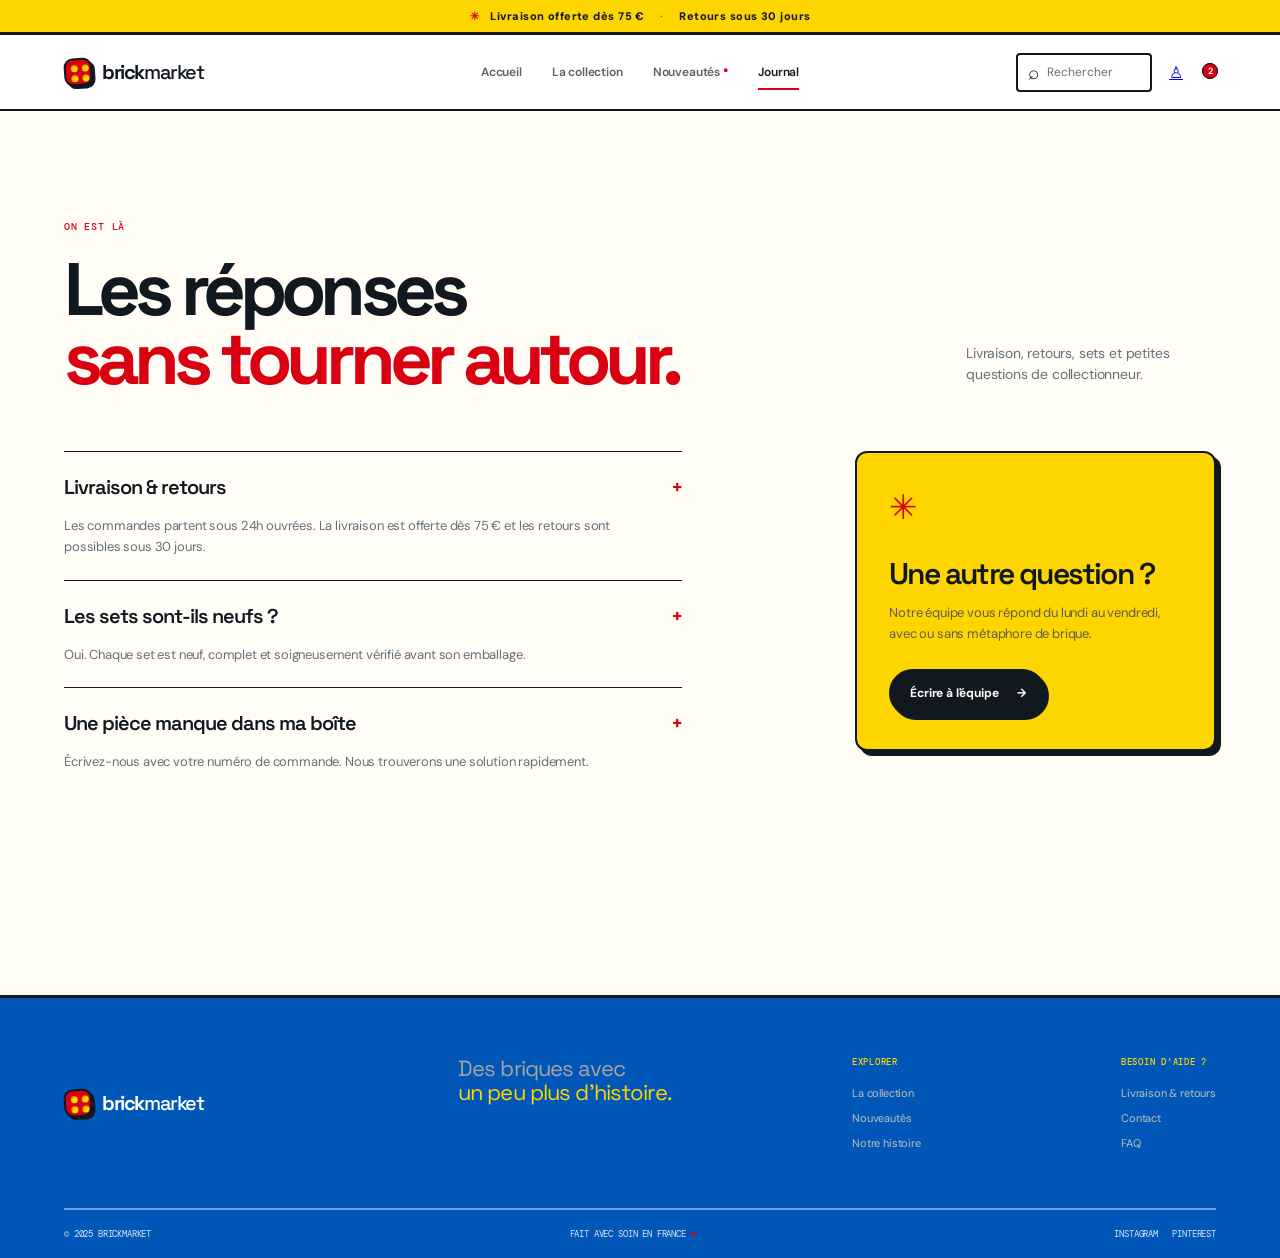
==== commit dd3525c9: "feat: add new layout and catalog" ====
--- a/_design/aide.html
+++ b/_design/aide.html
@@ -1,5 +1,97 @@
 <!doctype html>
 <html lang="fr">
-<head><meta charset="utf-8"><meta name="viewport" content="width=device-width, initial-scale=1"><title>Aide & FAQ — Brickmarket</title><link rel="stylesheet" href="styles.css"></head>
-<body data-page="help"><div data-site-header></div><main class="help-page container"><div class="page-intro"><div><p class="eyebrow">On est là</p><h1>Les réponses<br><em>sans tourner autour.</em></h1></div><p>Livraison, retours, sets et petites questions de collectionneur.</p></div><div class="help-grid"><div><div class="help-item"><h2>Livraison & retours <span>+</span></h2><p>Les commandes partent sous 24h ouvrées. La livraison est offerte dès 75 € et les retours sont possibles sous 30 jours.</p></div><div class="help-item"><h2>Les sets sont-ils neufs ? <span>+</span></h2><p>Oui. Chaque set est neuf, complet et soigneusement vérifié avant son emballage.</p></div><div class="help-item"><h2>Une pièce manque dans ma boîte <span>+</span></h2><p>Écrivez-nous avec votre numéro de commande. Nous trouverons une solution rapidement.</p></div></div><aside class="help-aside"><span class="help-aside-icon">✳</span><h2>Une autre question ?</h2><p>Notre équipe vous répond du lundi au vendredi, avec ou sans métaphore de brique.</p><a class="button button-dark" href="mailto:bonjour@brickmarket.fr">Écrire à l'équipe <span>→</span></a></aside></div></main><div data-site-footer></div><script src="script.js"></script></body>
+<head>
+  <meta charset="utf-8">
+  <meta name="viewport" content="width=device-width, initial-scale=1">
+  <meta name="description" content="Livraison, retours et questions fréquentes.">
+  <title>Aide &amp; FAQ — Brickmarket</title>
+  <link rel="stylesheet" href="styles.css">
+</head>
+<body>
+  <!-- En-tête (à recopier à l'identique sur chaque page) -->
+  <div class="announcement"><span>✳</span> Livraison offerte dès 75 € <span class="announcement-separator">·</span> Retours sous 30 jours</div>
+  <header class="site-header">
+    <a class="brand" href="index.html" aria-label="Brickmarket, accueil">
+      <span class="brand-mark"><i></i><i></i><i></i><i></i></span>
+      <span>brick<span>market</span></span>
+    </a>
+    <nav class="main-nav">
+      <a href="index.html">Accueil</a>
+      <a href="catalogue.html">La collection</a>
+      <a href="catalogue.html#lego-icons">Nouveautés <span class="nav-dot">●</span></a>
+      <a class="is-active" href="aide.html">Journal</a>
+    </nav>
+    <div class="header-actions">
+      <form class="search-box" action="catalogue.html" method="get" role="search">
+        <span class="icon">⌕</span>
+        <input type="search" name="search" placeholder="Rechercher" aria-label="Rechercher un set">
+      </form>
+      <a class="header-icon" href="compte.html" aria-label="Mon compte">♙</a>
+      <a class="cart-button" href="panier.html" aria-label="Panier"><span class="icon">▱</span><span>2</span></a>
+    </div>
+  </header>
+
+  <main class="help-page container">
+    <div class="page-intro">
+      <div>
+        <p class="eyebrow">On est là</p>
+        <h1>Les réponses<br><em>sans tourner autour.</em></h1>
+      </div>
+      <p>Livraison, retours, sets et petites questions de collectionneur.</p>
+    </div>
+
+    <div class="help-grid">
+      <div>
+        <div class="help-item">
+          <h2>Livraison &amp; retours <span>+</span></h2>
+          <p>Les commandes partent sous 24h ouvrées. La livraison est offerte dès 75 € et les retours sont possibles sous 30 jours.</p>
+        </div>
+        <div class="help-item">
+          <h2>Les sets sont-ils neufs ? <span>+</span></h2>
+          <p>Oui. Chaque set est neuf, complet et soigneusement vérifié avant son emballage.</p>
+        </div>
+        <div class="help-item">
+          <h2>Une pièce manque dans ma boîte <span>+</span></h2>
+          <p>Écrivez-nous avec votre numéro de commande. Nous trouverons une solution rapidement.</p>
+        </div>
+      </div>
+      <aside class="help-aside">
+        <span class="help-aside-icon">✳</span>
+        <h2>Une autre question ?</h2>
+        <p>Notre équipe vous répond du lundi au vendredi, avec ou sans métaphore de brique.</p>
+        <a class="button button-dark" href="mailto:bonjour@brickmarket.fr">Écrire à l'équipe <span>→</span></a>
+      </aside>
+    </div>
+  </main>
+
+  <!-- Pied de page (à recopier à l'identique sur chaque page) -->
+  <footer class="site-footer">
+    <div class="footer-top container">
+      <a class="brand footer-brand" href="index.html">
+        <span class="brand-mark"><i></i><i></i><i></i><i></i></span>
+        <span>brick<span>market</span></span>
+      </a>
+      <p>Des briques avec<br><em>un peu plus d'histoire.</em></p>
+      <div class="footer-links">
+        <div>
+          <b>Explorer</b>
+          <a href="catalogue.html">La collection</a>
+          <a href="catalogue.html#lego-icons">Nouveautés</a>
+          <a href="aide.html">Notre histoire</a>
+        </div>
+        <div>
+          <b>Besoin d'aide ?</b>
+          <a href="aide.html">Livraison &amp; retours</a>
+          <a href="mailto:bonjour@brickmarket.fr">Contact</a>
+          <a href="aide.html">FAQ</a>
+        </div>
+      </div>
+    </div>
+    <div class="footer-bottom container">
+      <span>© 2025 Brickmarket</span>
+      <span>Fait avec soin en France <span class="footer-heart">♥</span></span>
+      <span>Instagram &nbsp; Pinterest</span>
+    </div>
+  </footer>
+</body>
 </html>
--- a/_design/styles.css
+++ b/_design/styles.css
@@ -1,96 +1,2988 @@
+/* ===================================================================
+   BRICKMARKET — feuille de style unique du site
+
+   Organisation du fichier :
+     01. Réglages globaux : couleurs, polices, bases
+     02. Éléments réutilisables : boutons, pastilles, titres
+     03. En-tête : bandeau, logo, navigation, recherche
+     04. Pied de page
+     05. Accueil : bannière principale (hero)
+     06. Accueil : tuiles de catégories
+     07. Carte produit (accueil, catalogue, page produit)
+     08. Accueil : bloc manifeste et newsletter
+     09. Titres de page et barre du catalogue
+     10. Page produit : visuel, informations, onglets
+     11. Panier
+     12. Commande : étapes et formulaire
+     13. Compte : menu, commandes, adresses, profil
+     14. Aide / FAQ
+     15. Écrans moyens (tablette, jusqu'à 900 px)
+     16. Petits écrans (mobile, jusqu'à 560 px)
+
+   Les deux dernières sections adaptent le site aux petits écrans :
+   elles reprennent des règles déjà écrites plus haut pour les modifier.
+   =================================================================== */
+
 @import url('https://fonts.googleapis.com/css2?family=DM+Mono:wght@400;500&family=DM+Sans:wght@400;500;600;700&family=Space+Grotesk:wght@500;600;700&display=swap');
 
-:root{--paper:#f7f3eb;--white:#fffdf9;--ink:#1d2020;--muted:#817f77;--line:#ded8cc;--red:#f25d42;--yellow:#ffc845;--blue:#3368df;--moss:#9dbb72;--pink:#f49f91}
-*{box-sizing:border-box}html{scroll-behavior:smooth}body{margin:0;background:var(--paper);color:var(--ink);font-family:'DM Sans',Arial,sans-serif}button,input,select{font:inherit}button,a{-webkit-tap-highlight-color:transparent}button{color:inherit;cursor:pointer}button:focus-visible,input:focus-visible,select:focus-visible{outline:3px solid var(--yellow);outline-offset:3px}.container{width:min(1180px,calc(100% - 10vw));margin:0 auto}.container-wide{width:min(1320px,calc(100% - 5vw));margin:0 auto}.announcement{padding:9px 20px;background:var(--ink);color:var(--white);text-align:center;font-size:11px;letter-spacing:.04em}.announcement span:first-child{color:var(--yellow);margin-right:8px}.announcement-separator{margin:0 12px;color:#77766e}.site-header{position:sticky;top:0;z-index:20;display:grid;grid-template-columns:1fr auto 1fr;align-items:center;min-height:80px;padding:0 5vw;border-bottom:1px solid var(--line);background:rgba(247,243,235,.93);backdrop-filter:blur(16px)}.brand{display:flex;align-items:center;gap:10px;width:fit-content;color:var(--ink);font-family:'Space Grotesk',sans-serif;font-size:20px;font-weight:700;letter-spacing:-.07em;text-decoration:none}.brand>span:last-child>span{font-weight:500}.brand-mark{position:relative;display:grid;grid-template-columns:repeat(2,8px);gap:3px;width:28px;height:28px;padding:5px;border-radius:7px;background:var(--red);transform:rotate(-5deg)}.brand-mark i{width:7px;height:7px;border-radius:50%;background:var(--yellow);box-shadow:inset 1px 1px 1px rgba(0,0,0,.15)}.main-nav{display:flex;align-items:center;gap:28px}.main-nav button,.header-icon,.cart-button,.mobile-menu-button{border:0;background:none}.main-nav button{position:relative;padding:10px 0;color:#5f5e58;font-size:12px;font-weight:600}.main-nav button:hover,.main-nav button.is-active{color:var(--ink)}.main-nav button.is-active:after{position:absolute;right:0;bottom:0;left:0;height:2px;background:var(--red);content:''}.nav-dot{color:var(--red);font-size:9px;vertical-align:top}.header-actions{display:flex;justify-content:flex-end;align-items:center;gap:9px}.search-box{display:flex;align-items:center;gap:6px;width:136px;padding:8px 10px;border-bottom:1px solid var(--ink)}.search-box input{width:100%;border:0;outline:0;background:transparent;color:var(--ink);font-size:12px}.search-box input::placeholder{color:var(--muted)}.icon{display:inline-flex;justify-content:center;align-items:center;font-size:19px;line-height:1}.header-icon,.cart-button{padding:8px}.cart-button{position:relative}.cart-button span{position:absolute;top:-1px;right:-2px;display:grid;place-items:center;width:16px;height:16px;border-radius:50%;background:var(--red);color:#fff;font-size:9px;font-weight:700}.mobile-menu-button{display:none}
-.button{display:inline-flex;justify-content:center;align-items:center;gap:18px;padding:14px 19px;border:1px solid transparent;border-radius:6px;font-size:12px;font-weight:700;text-decoration:none;transition:transform .2s,box-shadow .2s}.button:hover{transform:translateY(-2px);box-shadow:0 7px 0 rgba(29,32,32,.12)}.button-dark{background:var(--ink);color:#fff}.button-light{background:var(--white);color:var(--ink)}.button-wide{width:100%;justify-content:space-between;padding:17px 18px}.button-small{padding:10px 15px}.text-button{padding:0;border:0;background:transparent;font-size:12px;font-weight:700;text-decoration:none}.text-button span{margin-left:7px;color:var(--red);font-size:17px}.pill{display:inline-flex;align-items:center;gap:12px;padding:8px 12px;border-radius:99px;font-family:'DM Mono',monospace;font-size:10px;text-transform:uppercase;letter-spacing:.02em}.pill-yellow{background:var(--yellow)}.eyebrow{margin:0 0 8px;color:var(--red);font-family:'DM Mono',monospace;font-size:10px;font-weight:500;letter-spacing:.08em;text-transform:uppercase}h1,h2,h3{font-weight:600}h1 em,h2 em{color:var(--red);font-style:normal}
-.hero{display:grid;grid-template-columns:1fr 1fr;align-items:center;min-height:610px;padding-top:40px;padding-bottom:72px}.hero-copy{max-width:550px;padding-left:6%}.hero h1,.page-intro h1,.checkout-head h1,.account-welcome h1{margin:22px 0 18px;font-family:'Space Grotesk',sans-serif;font-size:clamp(48px,6vw,84px);font-weight:600;letter-spacing:-.08em;line-height:.93}.hero-copy>p{max-width:410px;margin:0;color:#64635d;font-size:16px;line-height:1.65}.hero-actions{display:flex;align-items:center;gap:23px;margin-top:32px}.hero-note{display:flex;align-items:center;gap:12px;margin-top:46px;color:var(--muted);font-size:11px;line-height:1.4}.hero-note b{color:var(--ink);font-weight:600}.avatar-stack{display:flex;padding-left:7px}.avatar-stack i{display:grid;place-items:center;width:28px;height:28px;margin-left:-7px;border:2px solid var(--paper);border-radius:50%;background:var(--pink);color:var(--ink);font-size:10px;font-style:normal}.avatar-stack i:nth-child(2){background:var(--yellow)}.avatar-stack i:nth-child(3){background:var(--blue);color:#fff}
-.hero-art-wrap{position:relative;display:grid;place-items:center;min-height:480px}.hero-art-wrap:before{position:absolute;width:420px;height:420px;border-radius:50%;background:#f1e8d6;content:''}.brick-art{position:relative;z-index:1;width:390px;height:300px;transform:rotate(-8deg)}.brick-shadow{position:absolute;right:6%;bottom:2%;width:80%;height:30px;border-radius:50%;background:rgba(29,32,32,.16);filter:blur(13px)}.brick-stack{position:absolute;display:flex;gap:15px;align-items:center;justify-content:space-around;padding:18px 23px;border-radius:13px;box-shadow:inset 0 -10px 0 rgba(0,0,0,.11),inset 0 3px 0 rgba(255,255,255,.23),0 7px 0 rgba(0,0,0,.12)}.brick-stack:before{position:absolute;top:-10px;right:0;left:0;height:20px;border-radius:50%;background:rgba(255,255,255,.12);content:''}.brick-stack i{z-index:1;width:31px;height:16px;border-radius:50%;background:rgba(255,255,255,.28);box-shadow:inset 0 -4px 4px rgba(0,0,0,.16),0 2px 2px rgba(0,0,0,.15)}.brick-stack-back{top:35px;right:13%;width:63%;height:78px;background:var(--yellow);transform:rotate(10deg)}.brick-stack-front{top:115px;left:4%;width:85%;height:120px;background:var(--red)}.brick-stack-front i{width:39px;height:21px}.brick-label{position:absolute;right:19%;bottom:12%;z-index:2;color:rgba(255,255,255,.84);font-family:'Space Grotesk',sans-serif;font-size:25px;font-weight:700;letter-spacing:-.1em;transform:rotate(7deg)}.brick-cobalt .brick-stack-front{background:var(--blue)}.brick-moss .brick-stack-front{background:var(--moss)}.brick-moss .brick-stack-back{background:var(--red)}.brick-butter .brick-stack-front{background:var(--yellow)}.brick-butter .brick-stack-back{background:var(--red)}.brick-terracotta .brick-stack-front{background:#d8704b}.brick-terracotta .brick-stack-back{background:var(--moss)}.brick-night .brick-stack-front{background:#303c68}.brick-rose .brick-stack-front{background:#e58d98}.brick-ocean .brick-stack-front{background:#4a91ae}.brick-art-small{width:235px;height:170px;transform:rotate(-7deg) scale(.75);transform-origin:center}.brick-art-small .brick-stack-back{top:20px}.brick-art-small .brick-stack-front{top:73px}.brick-art-small .brick-stack{gap:8px;padding:11px 14px;border-radius:8px}.brick-art-small .brick-stack i{width:21px;height:11px}.brick-art-small .brick-label{font-size:16px}.burst{position:absolute;z-index:3;display:grid;place-items:center;width:82px;height:82px;border-radius:50%;font-family:'DM Mono',monospace;font-size:10px;line-height:1.05;text-align:center;text-transform:uppercase;transform:rotate(12deg)}.burst-yellow{top:50px;left:2%;background:var(--yellow)}.hero-art-caption{position:absolute;right:5%;bottom:27px;font-family:'DM Mono',monospace;font-size:10px;letter-spacing:.04em;text-transform:uppercase}.scribble{position:absolute;right:2%;top:37%;color:var(--red);font-family:'Space Grotesk',sans-serif;font-size:16px;font-weight:600;line-height:.9;transform:rotate(8deg)}
-.category-strip{padding:65px 6vw 75px;border-radius:4px;background:var(--white)}.section-heading{display:flex;align-items:end;justify-content:space-between;margin-bottom:28px}.section-heading h2,.manifesto h2,.newsletter h2,.order-summary h2{margin:0;font-family:'Space Grotesk',sans-serif;font-size:clamp(28px,3vw,42px);letter-spacing:-.07em;line-height:.98}.category-grid{display:grid;grid-template-columns:repeat(6,1fr);gap:10px}.category-tile{position:relative;display:flex;min-height:168px;flex-direction:column;justify-content:space-between;padding:14px;border-radius:5px;text-align:left;transition:transform .2s;text-decoration:none}.category-tile:hover{transform:translateY(-5px) rotate(-1deg)}.category-number{font-family:'DM Mono',monospace;font-size:10px}.category-icon{align-self:center;font-size:41px;font-weight:300}.category-tile strong{font-family:'Space Grotesk',sans-serif;font-size:14px}.category-arrow{position:absolute;right:14px;bottom:12px;font-size:18px}.category-1{background:var(--yellow)}.category-2{background:var(--moss)}.category-3{background:#8fb3e4}.category-4{background:var(--pink)}.category-5{background:#ddd4c0}.category-6{background:var(--red)}
-.product-section{padding:100px 0 108px}.product-grid{display:grid;grid-template-columns:repeat(4,1fr);gap:16px}.product-card{min-width:0}.product-visual{position:relative;display:grid;place-items:center;width:100%;min-height:245px;overflow:hidden;border:0;border-radius:5px;background:#ece4d7;text-decoration:none}.product-visual:hover .product-quick{opacity:1;transform:translateY(0)}.product-visual .brick-art{margin-top:4px}.product-tag{position:absolute;top:13px;left:13px;z-index:2;padding:6px 8px;border-radius:2px;background:var(--white);font-family:'DM Mono',monospace;font-size:9px;text-transform:uppercase}.product-quick{position:absolute;right:12px;bottom:12px;left:12px;padding:10px;opacity:0;border-radius:3px;background:var(--ink);color:#fff;font-size:11px;font-weight:600;transform:translateY(6px);transition:opacity .2s,transform .2s}.product-quick span{float:right;color:var(--yellow);font-size:17px}.product-info{padding:15px 2px}.product-info .eyebrow{color:var(--muted);margin-bottom:5px;font-size:9px}.product-name{display:inline-block;color:var(--ink);font-family:'Space Grotesk',sans-serif;font-size:16px;font-weight:600;letter-spacing:-.04em;text-decoration:none}.product-name:hover{color:var(--red)}.product-meta{display:flex;justify-content:space-between;align-items:center;margin-top:8px;color:var(--muted);font-family:'DM Mono',monospace;font-size:9px}.product-meta strong{color:var(--ink);font-family:'DM Sans',sans-serif;font-size:13px}.add-button{display:flex;justify-content:space-between;width:100%;margin-top:14px;padding:10px 0;border:0;border-top:1px solid var(--line);background:transparent;font-size:11px;font-weight:700}.add-button span{color:var(--red);font-size:20px;line-height:10px}.add-button:hover{color:var(--red)}
-.manifesto{display:grid;grid-template-columns:1fr 1fr;background:var(--red);color:#fff}.manifesto-art{position:relative;display:grid;place-items:center;min-height:370px;overflow:hidden;background:#d64f3a}.manifesto-art:before{position:absolute;width:290px;height:290px;border:1px solid rgba(255,255,255,.25);border-radius:50%;box-shadow:0 0 0 38px rgba(255,255,255,.08),0 0 0 76px rgba(255,255,255,.06);content:''}.mini-bricks{position:relative;z-index:1;display:grid;grid-template-columns:repeat(3,50px);gap:10px;transform:rotate(-16deg)}.mini-bricks i{width:50px;height:50px;border-radius:6px;background:var(--yellow);box-shadow:inset 0 -7px 0 rgba(0,0,0,.13),inset 0 2px 0 rgba(255,255,255,.26)}.mini-bricks i:nth-child(2),.mini-bricks i:nth-child(5){background:var(--blue);transform:translateY(25px)}.mini-bricks i:nth-child(3),.mini-bricks i:nth-child(6){background:var(--moss)}.manifesto-art>span{position:absolute;bottom:20px;left:25px;font-family:'DM Mono',monospace;font-size:10px}.manifesto-copy{padding:70px 8%}.manifesto-copy .eyebrow{color:var(--yellow)}.manifesto h2{max-width:420px;font-size:clamp(34px,4vw,54px)}.manifesto-copy>p:not(.eyebrow){max-width:380px;margin:22px 0 31px;color:rgba(255,255,255,.8);font-size:14px;line-height:1.7}.newsletter{display:flex;justify-content:space-between;gap:50px;padding-top:105px;padding-bottom:105px}.newsletter h2{max-width:490px}.newsletter>div>p:last-child{color:var(--muted);font-size:14px}.newsletter-form{display:grid;grid-template-columns:1fr auto;align-content:center;width:min(450px,100%);gap:10px}.newsletter-form input,.form-section input,.form-section select,.profile-form input{min-width:0;padding:15px 13px;border:1px solid var(--line);border-radius:3px;outline:0;background:rgba(255,253,249,.64);color:var(--ink);font-size:12px}.newsletter-form small{grid-column:1/-1;color:var(--muted);font-size:10px}
-.site-footer{background:var(--ink);color:#fff}.footer-top{display:grid;grid-template-columns:1fr 1fr 1fr;gap:30px;padding-top:62px;padding-bottom:62px}.footer-brand{color:#fff}.footer-top>p{margin:0;color:#a5a49e;font-family:'Space Grotesk',sans-serif;font-size:22px;letter-spacing:-.04em;line-height:1.1}.footer-top>p em{color:var(--yellow);font-style:normal}.footer-links{display:flex;justify-content:space-between;gap:30px}.footer-links>div{display:flex;flex-direction:column;gap:11px}.footer-links b{margin-bottom:7px;color:var(--yellow);font-family:'DM Mono',monospace;font-size:9px;font-weight:500;letter-spacing:.08em;text-transform:uppercase}.footer-links a{color:#c1c0ba;font-size:11px;text-decoration:none}.footer-links a:hover{color:#fff}.footer-bottom{display:flex;justify-content:space-between;padding-top:18px;padding-bottom:18px;border-top:1px solid #3f4140;color:#888983;font-family:'DM Mono',monospace;font-size:9px;text-transform:uppercase}.footer-heart{color:var(--red)}
-.page-intro{display:flex;align-items:end;justify-content:space-between;min-height:390px;padding:75px 0 58px}.page-intro h1{margin-bottom:0;font-size:clamp(45px,5.5vw,72px)}.page-intro>p{max-width:250px;margin:0 0 8px;color:var(--muted);font-size:14px;line-height:1.5}.page-intro-small{min-height:325px}.catalogue-toolbar{display:flex;align-items:center;justify-content:space-between;margin-bottom:26px;border-bottom:1px solid var(--line)}.category-tabs{display:flex;gap:24px;overflow-x:auto}.category-tabs button{padding:12px 0;border:0;border-bottom:2px solid transparent;background:transparent;color:var(--muted);font-size:11px;white-space:nowrap}.category-tabs button.is-active{border-bottom-color:var(--red);color:var(--ink);font-weight:700}.result-count{color:var(--muted);font-family:'DM Mono',monospace;font-size:10px;white-space:nowrap}.result-count>span:last-child{color:var(--red)}.catalogue-grid{padding-bottom:115px;grid-row-gap:43px}.empty-state{display:grid;place-items:center;min-height:320px;padding-bottom:90px;text-align:center}.empty-state>span{color:var(--red);font-size:38px}.empty-state h2{margin:15px 0 8px;font-family:'Space Grotesk',sans-serif;letter-spacing:-.05em}.empty-state p{margin:0 0 22px;color:var(--muted);font-size:13px}.back-button{display:inline-block;margin-top:45px;color:var(--muted);font-size:11px;text-decoration:none}.back-button:hover{color:var(--ink)}
-.product-detail{display:grid;grid-template-columns:1.07fr .93fr;align-items:center;gap:9%;min-height:590px}.product-detail-art{position:relative;display:grid;place-items:center;min-height:480px;border-radius:5px;background:#e9dfcf}.product-detail-art:before{position:absolute;width:325px;height:325px;border-radius:50%;background:#f4ebdd;content:''}.product-detail-art .brick-art{transform:rotate(-9deg) scale(1.1)}.detail-sticker{position:absolute;top:37px;right:45px;z-index:2;display:grid;place-items:center;width:78px;height:78px;border-radius:50%;background:var(--yellow);font-family:'DM Mono',monospace;font-size:10px;line-height:1;text-align:center;text-transform:uppercase;transform:rotate(9deg)}.product-detail-copy h1{margin:12px 0 20px;font-family:'Space Grotesk',sans-serif;font-size:clamp(40px,5vw,67px);letter-spacing:-.08em;line-height:.93}.product-lead{max-width:420px;color:var(--muted);font-size:14px;line-height:1.65}.detail-price{display:flex;align-items:baseline;gap:10px;margin-top:28px}.detail-price strong{font-family:'Space Grotesk',sans-serif;font-size:27px;letter-spacing:-.05em}.detail-price span{color:var(--muted);font-family:'DM Mono',monospace;font-size:9px}.detail-rule{margin:24px 0;border-top:1px solid var(--line)}.detail-facts{display:flex;gap:25px;margin-bottom:28px}.detail-facts>div{display:flex;gap:7px;align-items:start}.detail-facts>div>span{color:var(--red);font-size:18px}.detail-facts p{margin:0;color:var(--muted);font-family:'DM Mono',monospace;font-size:9px;line-height:1.4}.detail-facts b{color:var(--ink);font-family:'DM Sans',sans-serif;font-size:11px}.detail-assurance{display:flex;gap:9px;align-items:center;margin-top:17px;color:var(--muted);font-family:'DM Mono',monospace;font-size:9px}.detail-assurance span{color:var(--red);font-size:18px}.detail-assurance p{margin:0}.related-section{padding:73px 0 110px;border-top:1px solid var(--line)}
-.cart-page,.checkout-page,.account-page,.help-page{padding-bottom:100px}.cart-layout,.checkout-layout{display:grid;grid-template-columns:1.45fr .7fr;gap:10%}.cart-lines{border-top:1px solid var(--line)}.cart-line{display:grid;grid-template-columns:125px 1fr auto auto;gap:20px;align-items:center;padding:21px 0;border-bottom:1px solid var(--line)}.cart-line-art{display:grid;place-items:center;width:125px;height:100px;overflow:hidden;border-radius:3px;background:#e9dfcf}.cart-line-art .brick-art{transform:scale(.55)}.cart-line-copy h3{margin:4px 0 5px;font-family:'Space Grotesk',sans-serif;font-size:17px;letter-spacing:-.05em}.cart-line-copy span{color:var(--muted);font-family:'DM Mono',monospace;font-size:9px}.quantity-control{display:flex;align-items:center;gap:12px;padding:7px 9px;border:1px solid var(--line);border-radius:3px;font-family:'DM Mono',monospace;font-size:11px}.quantity-control button{width:18px;padding:0;border:0;background:transparent;font-size:17px}.line-price{min-width:70px;text-align:right;font-family:'Space Grotesk',sans-serif;font-size:14px}.cart-perks{display:flex;align-items:center;gap:11px;margin-top:25px;padding:13px;border:1px dashed #cabfaa;background:#f1eadb;font-size:11px}.cart-perks span{color:var(--red);font-size:20px}.cart-perks p{margin:0}.order-summary{align-self:start;padding:28px;border-radius:5px;background:var(--white)}.order-summary h2{margin:12px 0 29px;font-size:30px}.summary-row,.summary-total{display:flex;justify-content:space-between;align-items:center;padding:12px 0;font-size:12px}.summary-row span{color:var(--muted)}.summary-row strong{font-family:'DM Mono',monospace;font-size:11px}.summary-row .free{color:#6d9a42}.summary-total{margin:14px 0 20px;padding-top:20px;border-top:1px solid var(--line);font-weight:700}.summary-total strong{font-family:'Space Grotesk',sans-serif;font-size:22px;letter-spacing:-.05em}.order-summary>small{display:block;margin-top:13px;color:var(--muted);font-family:'DM Mono',monospace;font-size:9px;text-align:center}
-.checkout-head{display:flex;justify-content:space-between;align-items:end;min-height:265px;padding-bottom:38px}.checkout-head h1{margin-bottom:0;font-size:clamp(43px,5vw,68px)}.checkout-steps{display:flex;align-items:center;gap:12px;padding-bottom:8px}.checkout-steps span{color:var(--muted);font-family:'DM Mono',monospace;font-size:9px}.checkout-steps span.is-active{color:var(--ink)}.checkout-steps span.is-active b{color:var(--red)}.checkout-steps b{margin-left:6px;font-family:'DM Sans',sans-serif;font-size:10px}.checkout-steps i{width:24px;border-top:1px solid var(--line)}.checkout-form{border-top:1px solid var(--line)}.form-section{padding:32px 0}.form-section-heading{display:flex;gap:20px;margin-bottom:32px}.form-section-heading>span{color:var(--red);font-family:'DM Mono',monospace;font-size:14px}.form-section h2{margin:0 0 5px;font-family:'Space Grotesk',sans-serif;font-size:25px;letter-spacing:-.06em}.form-section-heading p{margin:0;color:var(--muted);font-size:12px}.form-section label{display:flex;flex-direction:column;gap:7px;margin-bottom:16px;font-size:11px;font-weight:600}.form-grid{display:grid;grid-template-columns:1fr 1fr;gap:15px}.form-section input,.form-section select,.profile-form input{min-width:0;padding:15px 13px;border:1px solid var(--line);border-radius:3px;outline:0;background:rgba(255,253,249,.64);color:var(--ink);font-size:12px}.payment-note{display:flex;gap:13px;align-items:center;margin-top:22px;padding:14px;background:#f1eadb;font-size:11px}.payment-note span{color:var(--blue);font-size:25px}.payment-note p{margin:0;color:var(--muted);line-height:1.4}.payment-note b{color:var(--ink)}.confirmation-card{padding:38px;text-align:center;border:1px dashed #cabfaa;background:#f1eadb}.confirmation-card>span{display:block;margin-bottom:15px;color:var(--red);font-size:40px}.confirmation-card h3{margin:0 0 8px;font-family:'Space Grotesk',sans-serif;font-size:30px}.confirmation-card p{margin:0 auto;max-width:340px;color:var(--muted);font-size:13px;line-height:1.5}.checkout-actions{display:flex;justify-content:space-between;align-items:center;padding-top:12px}.checkout-summary{margin-top:0}.mini-line{display:grid;grid-template-columns:55px 1fr auto;gap:9px;align-items:center;padding:10px 0;font-size:11px}.mini-line-art{display:grid;place-items:center;width:55px;height:46px;overflow:hidden;background:#e9dfcf}.mini-line-art .brick-art{transform:scale(.25)}.mini-line span{line-height:1.3}.mini-line small{color:var(--muted);font-family:'DM Mono',monospace;font-size:9px}.mini-line strong{font-family:'DM Mono',monospace;font-size:10px}.summary-reassurance{color:var(--muted);font-family:'DM Mono',monospace;font-size:9px;line-height:2}
-.account-welcome{display:flex;justify-content:space-between;align-items:end;min-height:295px;padding-bottom:50px}.account-welcome h1{margin-bottom:9px;font-size:clamp(47px,5vw,70px)}.account-welcome>div:first-child>p:last-child{margin:0;color:var(--muted);font-size:14px}.account-avatar{display:grid;place-items:center;width:68px;height:68px;border:1px solid var(--ink);border-radius:50%;background:var(--yellow);font-family:'Space Grotesk',sans-serif;font-size:24px}.account-layout{display:grid;grid-template-columns:220px 1fr;gap:10%;border-top:1px solid var(--line);padding-top:38px}.account-nav{display:flex;flex-direction:column;gap:5px}.account-nav button{display:grid;grid-template-columns:23px 1fr auto;gap:8px;align-items:center;padding:12px 0;border:0;background:transparent;color:var(--muted);font-size:12px;text-align:left}.account-nav button span{color:var(--red);font-size:18px}.account-nav button b{color:var(--red);font-family:'DM Mono',monospace;font-size:10px}.account-nav button.is-active{color:var(--ink);font-weight:700}.account-nav-note{display:flex;gap:11px;align-items:center;margin-top:45px;padding:16px 12px;background:var(--yellow);font-size:11px;line-height:1.4}.account-nav-note span{font-size:22px}.account-nav-note p{margin:0}.content-heading{display:flex;align-items:end;justify-content:space-between;margin-bottom:23px}.content-heading h2{margin:0;font-family:'Space Grotesk',sans-serif;font-size:31px;letter-spacing:-.07em}.muted{color:var(--muted);font-family:'DM Mono',monospace;font-size:10px}.order-card{margin-bottom:15px;padding:21px;border:1px solid var(--line);background:var(--white)}.order-card-head{display:flex;align-items:start;justify-content:space-between;padding-bottom:17px;border-bottom:1px solid var(--line);font-size:12px}.order-card-head small{color:var(--muted);font-family:'DM Mono',monospace;font-size:9px}.order-card-head strong{font-family:'Space Grotesk',sans-serif;font-size:14px}.status{display:inline-block;padding:5px 8px;border-radius:2px;background:#e9e5dc;color:var(--muted);font-family:'DM Mono',monospace;font-size:9px}.status-green{background:#dce9c8;color:#53753c}.status-yellow{background:var(--yellow);color:var(--ink)}.order-card-products{display:flex;align-items:center;gap:12px;padding-top:15px;font-size:11px}.order-card-products>.brick-art{flex:0 0 52px;width:52px;height:47px;overflow:hidden;background:#e9dfcf}.order-card-products>.brick-art .brick-art{transform:scale(.25)}.order-card-products>div:not(.brick-art){flex:1;line-height:1.55}.order-card-products span{color:var(--muted)}.order-card-products .text-button{white-space:nowrap}.address-grid{display:grid;grid-template-columns:1fr 1fr;gap:15px}.address-card{min-height:225px;padding:22px;border:1px solid var(--line);background:var(--white)}.address-card-main{border-top:3px solid var(--red)}.address-card h3{margin:22px 0 13px;font-family:'Space Grotesk',sans-serif;font-size:19px}.address-card p{margin:0 0 22px;color:var(--muted);font-size:12px;line-height:1.7}.profile-form{display:grid;grid-template-columns:1fr 1fr;gap:20px 15px}.profile-form label{display:flex;flex-direction:column;gap:7px;font-size:11px;font-weight:600}.profile-form input{color:var(--muted)}
-.help-grid{display:grid;grid-template-columns:1.2fr .7fr;gap:15%;padding-bottom:100px}.help-item{padding:22px 0;border-top:1px solid var(--line)}.help-item h2{display:flex;justify-content:space-between;margin:0;font-family:'Space Grotesk',sans-serif;font-size:20px;letter-spacing:-.05em}.help-item h2 span{color:var(--red)}.help-item p{max-width:600px;margin:15px 0 0;color:var(--muted);font-size:13px;line-height:1.65}.help-aside{align-self:start;padding:32px;background:var(--yellow)}.help-aside-icon{color:var(--red);font-size:34px}.help-aside h2{margin:24px 0 10px;font-family:'Space Grotesk',sans-serif;font-size:30px;letter-spacing:-.06em}.help-aside p{margin:0 0 24px;color:#625b45;font-size:13px;line-height:1.6}.toast{position:fixed;right:22px;bottom:22px;z-index:50;display:flex;align-items:center;gap:10px;padding:13px 16px;border-radius:4px;background:var(--ink);color:#fff;box-shadow:0 12px 30px rgba(0,0,0,.18);font-size:12px;animation:toast-in .25s ease-out}.toast span{display:grid;place-items:center;width:18px;height:18px;border-radius:50%;background:var(--yellow);color:var(--ink);font-size:11px;font-weight:700}@keyframes toast-in{from{opacity:0;transform:translateY(10px)}to{opacity:1;transform:translateY(0)}}
-@media(max-width:900px){.site-header{grid-template-columns:1fr auto}.mobile-menu-button{display:block;grid-column:2;grid-row:1}.main-nav{position:absolute;top:80px;right:0;left:0;display:none;flex-direction:column;align-items:stretch;gap:0;padding:12px 5vw 18px;border-bottom:1px solid var(--line);background:var(--paper)}.main-nav.is-open{display:flex}.main-nav button{padding:13px 0;text-align:left}.main-nav button.is-active:after{right:auto;width:50px}.header-actions{grid-column:1/-1;grid-row:2;justify-content:stretch;padding-bottom:12px}.search-box{flex:1;width:auto}.site-header{padding-top:13px;padding-bottom:0}.hero{grid-template-columns:1fr;padding-top:60px}.hero-copy{padding-left:0}.hero-art-wrap{min-height:385px;margin-top:20px;transform:scale(.86)}.category-grid{grid-template-columns:repeat(3,1fr)}.product-grid{grid-template-columns:repeat(2,1fr)}.manifesto{grid-template-columns:1fr}.manifesto-art{min-height:250px}.newsletter{flex-direction:column}.footer-top{grid-template-columns:1fr 1fr}.footer-top>p{grid-column:2;grid-row:1}.footer-links{grid-column:1/-1}.product-detail{grid-template-columns:1fr;gap:45px;padding-top:35px}.product-detail-art{min-height:400px}.product-detail-copy{padding-bottom:55px}.cart-layout,.checkout-layout{grid-template-columns:1fr;gap:35px}.checkout-summary{grid-row:1}.account-layout{gap:45px}.help-grid{grid-template-columns:1fr;gap:35px}}
-@media(max-width:560px){.announcement{font-size:9px}.announcement-separator{margin:0 5px}.site-header{min-height:115px}.brand{font-size:18px}.header-icon{display:none}.container{width:min(calc(100% - 36px),1180px)}.container-wide{width:calc(100% - 18px)}.hero{min-height:auto;padding-top:48px;padding-bottom:55px}.hero h1{font-size:51px}.hero-copy>p{font-size:14px}.hero-actions{align-items:flex-start;flex-direction:column;gap:18px}.hero-note{margin-top:32px}.hero-art-wrap{min-height:300px;transform:scale(.7);transform-origin:center;margin:-10px 0 -25px}.hero-art-wrap:before{width:330px;height:330px}.category-strip{padding:42px 18px 50px}.section-heading{align-items:start;flex-direction:column;gap:17px}.section-heading h2{font-size:30px}.category-grid{grid-template-columns:repeat(2,1fr)}.category-tile{min-height:145px}.product-section{padding:65px 0}.product-grid{gap:10px}.product-visual{min-height:165px}.product-tag{top:8px;left:8px;max-width:90px;font-size:8px}.product-quick{display:none}.product-info{padding-top:10px}.product-name{font-size:14px}.product-meta{display:block;line-height:1.8}.product-meta strong{display:block}.manifesto-copy{padding:48px 25px}.manifesto h2{font-size:37px}.newsletter{padding-top:70px;padding-bottom:70px;gap:25px}.newsletter h2{font-size:32px}.newsletter-form{grid-template-columns:1fr}.newsletter-form small{grid-column:auto}.footer-top{grid-template-columns:1fr;gap:30px}.footer-top>p{grid-column:auto;grid-row:auto}.footer-links{grid-column:auto}.footer-bottom{flex-direction:column;gap:10px}.page-intro{align-items:start;flex-direction:column;min-height:310px;gap:24px;padding-top:55px}.page-intro h1{font-size:49px}.catalogue-toolbar{align-items:start;flex-direction:column;gap:15px;padding-bottom:5px}.category-tabs{width:100%;gap:19px}.result-count{align-self:end}.catalogue-grid{padding-bottom:75px}.back-button{margin-top:30px}.product-detail-art{min-height:315px}.product-detail-art:before{width:250px;height:250px}.product-detail-art .brick-art{transform:rotate(-9deg) scale(.72)}.detail-sticker{top:19px;right:20px;width:62px;height:62px;font-size:8px}.product-detail-copy h1{font-size:47px}.detail-facts{gap:11px}.detail-facts p{font-size:8px}.detail-facts b{font-size:10px}.cart-line{grid-template-columns:80px 1fr auto;gap:11px}.cart-line-art{width:80px;height:75px}.cart-line-copy h3{font-size:14px}.quantity-control{grid-column:2;width:fit-content}.line-price{grid-column:3;grid-row:2;min-width:auto}.order-summary{padding:22px}.checkout-head{align-items:start;flex-direction:column;min-height:auto;gap:32px;padding:40px 0 30px}.checkout-head h1{font-size:47px}.checkout-steps{width:100%;justify-content:space-between;gap:6px}.checkout-steps i{flex:1}.checkout-steps b{display:none}.account-welcome{min-height:235px;padding-bottom:36px}.account-welcome h1{font-size:53px}.account-avatar{width:52px;height:52px}.account-layout{grid-template-columns:1fr;gap:30px;padding-top:25px}.account-nav{display:grid;grid-template-columns:repeat(3,1fr);gap:8px}.account-nav button{display:flex;flex-direction:column;align-items:start;gap:3px;padding:8px;border:1px solid var(--line);font-size:10px}.account-nav button b{display:none}.account-nav-note{display:none}.content-heading h2{font-size:27px}.order-card{padding:15px}.order-card-head{gap:8px}.order-card-products{align-items:start;flex-wrap:wrap}.order-card-products .text-button{margin-left:64px}.address-grid,.profile-form,.form-grid{grid-template-columns:1fr;gap:0}.toast{right:12px;bottom:12px;left:12px;justify-content:center}.help-page .page-intro h1{font-size:47px}}
-.main-nav a{display:block;position:relative;padding:10px 0;color:#5f5e58;font-size:12px;font-weight:600;text-decoration:none}.main-nav a:hover,.main-nav a.is-active{color:var(--ink)}.main-nav a.is-active:after{position:absolute;right:0;bottom:0;left:0;height:2px;background:var(--red);content:''}.main-nav.is-open a{padding:13px 0}.product-card .add-button{cursor:pointer}
-
-/* Clear, high-energy visual refresh */
-:root{--paper:#f7faf6;--white:#fff;--ink:#151b20;--muted:#6f7775;--line:#dce5df;--red:#ff655d;--yellow:#d8ff54;--blue:#5b5cf2;--moss:#b8e6a2;--pink:#ffb4c0}
-body{background:var(--paper);letter-spacing:-.01em}
-.announcement{background:var(--blue);color:#fff;font-weight:600}.announcement span:first-child{color:var(--yellow)}
-.site-header{min-height:76px;border-bottom:1px solid var(--line);background:rgba(255,255,255,.92)}
-.brand-mark{background:var(--blue);border-radius:9px}.brand-mark i{background:var(--yellow)}.main-nav{gap:30px}.main-nav a,.main-nav button{color:#616a68}.main-nav a.is-active:after,.main-nav button.is-active:after{background:var(--blue)}.nav-dot{color:var(--red)}.search-box{border-bottom-color:var(--ink);background:#f4f7f4;border-radius:999px}.header-icon,.cart-button{border-radius:50%}.header-icon:hover,.cart-button:hover{background:var(--yellow)}.cart-button span{background:var(--red)}
-.hero{margin-top:24px;padding:52px 6% 64px;border:1px solid var(--line);border-radius:30px;background:var(--white);box-shadow:0 20px 50px rgba(35,59,48,.06)}.hero-copy{padding-left:0}.pill-yellow{background:var(--yellow);font-weight:600}.hero h1{font-size:clamp(54px,6.3vw,88px);letter-spacing:-.095em}.hero h1 em{position:relative;z-index:0;color:var(--ink)}.hero h1 em:after{position:absolute;right:-6px;bottom:2px;left:-4px;z-index:-1;height:14px;background:var(--yellow);content:'';transform:rotate(-2deg)}.hero-copy>p{max-width:390px;font-size:15px}.button{border-radius:999px}.button-dark{background:var(--ink)}.button-dark:hover{box-shadow:0 7px 0 var(--yellow)}.text-button:hover{color:var(--blue)}.text-button span{color:var(--blue)}.hero-note{margin-top:38px}.hero-art-wrap{min-height:420px;border-radius:26px;background:#e9f8e6;overflow:hidden}.hero-art-wrap:before{width:360px;height:360px;background:var(--yellow)}.hero-art-wrap:after{position:absolute;right:34px;top:26px;color:var(--blue);font-family:'Space Grotesk',sans-serif;font-size:47px;font-weight:700;content:'+';transform:rotate(12deg)}.hero-art-wrap .brick-art{transform:rotate(-8deg) scale(.94)}.burst-yellow{top:33px;left:8%;background:var(--red);color:#fff}.scribble{right:7%;color:var(--blue);font-size:14px}.hero-art-caption{right:8%;bottom:20px;color:var(--muted)}
-.category-strip{margin-top:24px;border:1px solid var(--line);border-radius:28px;box-shadow:0 16px 40px rgba(35,59,48,.04)}.category-tile{min-height:180px;border-radius:18px}.category-tile strong{font-size:15px}.category-icon{font-size:46px}.category-1{background:var(--yellow)}.category-2{background:var(--moss)}.category-3{background:#bde9ff}.category-4{background:var(--pink)}.category-5{background:#ebe6d8}.category-6{background:var(--blue);color:#fff}.category-tile:hover{transform:translateY(-7px) rotate(1deg);box-shadow:0 12px 0 rgba(21,27,32,.09)}
-.product-section{padding:86px 0 102px}.product-card{padding:8px;border:1px solid var(--line);border-radius:20px;background:var(--white);box-shadow:0 8px 28px rgba(35,59,48,.04);transition:transform .2s,box-shadow .2s}.product-card:hover{transform:translateY(-6px);box-shadow:0 18px 32px rgba(35,59,48,.1)}.product-visual{min-height:235px;border-radius:14px;background:#f1f7f0}.product-tag{top:12px;left:12px;border-radius:999px;background:var(--yellow);font-weight:600}.product-quick{right:10px;bottom:10px;left:10px;border-radius:999px;background:var(--blue)}.product-info{padding:15px 9px 9px}.product-name{font-size:17px}.product-meta{margin-top:9px}.add-button{margin-top:13px;padding:12px 1px;border-top-color:var(--line);color:var(--ink)}.add-button span{display:grid;place-items:center;width:24px;height:24px;border-radius:50%;background:var(--yellow);color:var(--ink);font-size:18px}.add-button:hover{color:var(--blue)}
-.manifesto{margin-top:0;border-radius:30px;overflow:hidden;background:var(--blue)}.manifesto-art{background:#4849d9}.manifesto-art:before{border-color:rgba(255,255,255,.35);box-shadow:0 0 0 38px rgba(216,255,84,.12),0 0 0 76px rgba(255,255,255,.08)}.manifesto-copy .eyebrow{color:var(--yellow)}.manifesto h2{font-size:clamp(34px,4.2vw,58px)}.newsletter{margin-top:24px;margin-bottom:24px;padding:58px 6%;border:1px solid var(--line);border-radius:28px;background:var(--yellow)}.newsletter h2{font-size:clamp(30px,3.5vw,47px)}.newsletter-form input{border-color:rgba(21,27,32,.2);border-radius:999px;background:rgba(255,255,255,.65)}.newsletter-form .button-dark{background:var(--ink)}
-.site-footer{background:var(--ink)}.footer-top{padding-top:58px;padding-bottom:58px}.footer-brand .brand-mark{background:var(--red)}.footer-links b{color:var(--yellow)}
-.page-intro{min-height:340px;padding-top:62px}.page-intro h1,.checkout-head h1,.account-welcome h1{font-size:clamp(50px,5.8vw,78px)}.catalogue-toolbar{border-bottom-color:var(--ink)}.category-tabs button.is-active{border-bottom-color:var(--blue)}.catalogue-page .product-card{padding:8px}.product-detail-art{border-radius:28px;background:#e9f8e6}.product-detail-art:before{background:var(--yellow)}.detail-sticker{background:var(--red);color:#fff}.product-detail-copy h1{font-size:clamp(43px,5.5vw,72px)}.product-detail-copy h1 em{color:var(--blue)}.button-wide{border-radius:999px}.order-summary,.address-card,.order-card{border:1px solid var(--line);box-shadow:0 12px 30px rgba(35,59,48,.05)}.order-summary{border-radius:22px}.cart-line-art,.mini-line-art{border-radius:14px;background:#e9f8e6}.cart-perks,.payment-note{border:0;border-radius:14px;background:var(--yellow)}.checkout-steps span.is-active b{color:var(--blue)}.confirmation-card{border:0;border-radius:20px;background:var(--yellow)}.account-avatar{border:0;background:var(--red);color:#fff}.account-nav button.is-active{color:var(--blue)}.account-nav-note{border-radius:16px;background:var(--yellow)}.address-card{border-radius:18px}.address-card-main{border-top:4px solid var(--blue)}.help-aside{border-radius:22px;background:var(--yellow)}.help-item{border-top-color:var(--ink)}
-@media(max-width:560px){.hero{margin-top:12px;padding:36px 20px 34px;border-radius:22px}.hero h1{font-size:52px}.hero h1 em:after{height:10px}.hero-art-wrap{min-height:300px;margin-top:24px;border-radius:20px}.hero-art-wrap:before{width:280px;height:280px}.hero-art-wrap .brick-art{transform:rotate(-8deg) scale(.72)}.category-strip{margin-top:16px;border-radius:22px}.category-tile{min-height:150px;border-radius:15px}.product-card{border-radius:16px}.product-visual{min-height:155px;border-radius:11px}.product-info{padding:12px 6px 6px}.product-name{font-size:14px}.manifesto{border-radius:22px}.newsletter{border-radius:22px;padding:42px 22px}.page-intro{min-height:290px}.product-detail-art{border-radius:22px}.order-summary{border-radius:18px}}
-
-/* Primary brick palette and stud details */
-:root{--paper:#fffdf5;--white:#fff;--ink:#111820;--muted:#657078;--line:#d8dee2;--red:#d90012;--yellow:#ffd500;--blue:#0057b8;--moss:#00852b;--pink:#f57c00}
-body{background:var(--paper)}
-.announcement{background:var(--yellow);color:var(--ink);border-bottom:3px solid var(--ink);font-weight:800}.announcement span:first-child{color:var(--red)}
-.site-header{border-bottom:2px solid var(--ink);background:rgba(255,255,255,.97)}.brand-mark{background:var(--red);border:2px solid var(--ink);box-shadow:3px 3px 0 var(--ink);transform:rotate(-4deg)}.brand-mark i{background:var(--yellow);box-shadow:inset 1px 1px 1px rgba(0,0,0,.22)}.main-nav a.is-active:after,.main-nav button.is-active:after{background:var(--red);height:3px}.search-box{border:2px solid var(--ink);background:#fff;border-radius:4px}.header-icon:hover,.cart-button:hover{background:var(--yellow)}.cart-button span{background:var(--red);border:1px solid var(--ink)}
-.hero{border:2px solid var(--ink);border-radius:18px;background:var(--white);box-shadow:8px 8px 0 var(--ink)}.hero h1{font-family:'Arial Black','Space Grotesk',sans-serif;font-weight:900;letter-spacing:-.11em}.hero h1 em{color:var(--red)}.hero h1 em:after{background:var(--yellow);height:16px}.hero-art-wrap{border:2px solid var(--ink);border-radius:14px;background-color:#fff;background-image:radial-gradient(var(--blue) 2px,transparent 2px);background-size:24px 24px}.hero-art-wrap:before{width:335px;height:335px;background:var(--yellow);border:2px solid var(--ink)}.hero-art-wrap:after{color:var(--red);content:'✦';font-size:36px}.burst-yellow{background:var(--red);border:2px solid var(--ink);font-weight:800}.scribble{color:var(--blue);font-weight:800}.hero-art-caption{color:var(--ink);font-weight:600}
-.brick-stack{border:2px solid var(--ink);box-shadow:inset 0 -10px 0 rgba(0,0,0,.14),inset 0 3px 0 rgba(255,255,255,.3),6px 6px 0 var(--ink)}.brick-stack i{background:rgba(255,255,255,.4);border:2px solid rgba(0,0,0,.28);box-shadow:inset 0 -4px 4px rgba(0,0,0,.18),0 2px 2px rgba(0,0,0,.18)}.brick-stack-back{background:var(--yellow)}.brick-stack-front{background:var(--red)}.brick-cobalt .brick-stack-front{background:var(--blue)}.brick-cobalt .brick-stack-back{background:var(--yellow)}.brick-moss .brick-stack-front{background:var(--moss)}.brick-moss .brick-stack-back{background:var(--red)}.brick-butter .brick-stack-front{background:var(--yellow)}.brick-butter .brick-stack-back{background:var(--blue)}.brick-terracotta .brick-stack-front{background:var(--red)}.brick-terracotta .brick-stack-back{background:var(--moss)}.brick-night .brick-stack-front{background:var(--blue)}.brick-night .brick-stack-back{background:var(--yellow)}.brick-rose .brick-stack-front{background:var(--red)}.brick-rose .brick-stack-back{background:var(--yellow)}.brick-ocean .brick-stack-front{background:var(--blue)}.brick-ocean .brick-stack-back{background:var(--red)}.brick-label{color:var(--white)}
-.category-strip{border:2px solid var(--ink);border-radius:18px;background:var(--white);box-shadow:6px 6px 0 var(--ink)}.category-tile{border:2px solid var(--ink);border-radius:8px}.category-tile:before{position:absolute;top:13px;right:14px;width:32px;height:9px;background:radial-gradient(circle,var(--ink) 0 4px,transparent 4.5px) 0 0/11px 9px;content:''}.category-1{background:var(--yellow);color:var(--ink)}.category-2{background:var(--red);color:var(--white)}.category-3{background:var(--moss);color:var(--ink)}.category-4{background:var(--blue);color:var(--white)}.category-5{background:var(--yellow);color:var(--ink)}.category-6{background:var(--red);color:var(--white)}.category-tile:hover{box-shadow:5px 5px 0 var(--ink)}
-.product-card{border:2px solid var(--ink);border-radius:12px;box-shadow:5px 5px 0 var(--ink)}.product-card:hover{box-shadow:8px 8px 0 var(--ink)}.product-visual{border:2px solid var(--ink);border-radius:7px;background-color:#fafaf4;background-image:radial-gradient(#cbd2d4 1.5px,transparent 1.5px);background-size:16px 16px}.product-tag{border:2px solid var(--ink);background:var(--yellow);color:var(--ink);font-weight:800}.product-quick{background:var(--blue);border:2px solid var(--ink)}.add-button span{border:2px solid var(--ink);background:var(--yellow)}
-.manifesto{border:2px solid var(--ink);border-radius:18px;box-shadow:8px 8px 0 var(--ink);background:var(--blue)}.manifesto-art{background:var(--red);border-right:2px solid var(--ink)}.manifesto-art:before{border-color:rgba(255,255,255,.7);box-shadow:0 0 0 38px rgba(255,213,0,.28),0 0 0 76px rgba(255,255,255,.16)}.mini-bricks i{border:2px solid var(--ink);box-shadow:inset 0 -7px 0 rgba(0,0,0,.15),inset 0 2px 0 rgba(255,255,255,.26),3px 3px 0 var(--ink)}.mini-bricks i:nth-child(2),.mini-bricks i:nth-child(5){background:var(--blue)}.mini-bricks i:nth-child(3),.mini-bricks i:nth-child(6){background:var(--moss)}.manifesto-copy .eyebrow{color:var(--yellow)}.newsletter{border:2px solid var(--ink);border-radius:18px;box-shadow:6px 6px 0 var(--ink);background:var(--yellow)}.newsletter-form input{border:2px solid var(--ink);border-radius:4px}.button-dark{border:2px solid var(--ink);box-shadow:3px 3px 0 var(--ink)}.button-dark:hover{box-shadow:5px 5px 0 var(--ink)}
-.site-footer{border-top:3px solid var(--ink);background:var(--blue)}.footer-top{border-bottom:0}.footer-brand .brand-mark{background:var(--red)}.footer-links b{color:var(--yellow)}.footer-bottom{border-top:2px solid rgba(255,255,255,.45);color:#dbe7f2}
-.page-intro h1,.checkout-head h1,.account-welcome h1,.product-detail-copy h1{font-family:'Arial Black','Space Grotesk',sans-serif;font-weight:900}.page-intro h1 em,.checkout-head h1 em,.account-welcome h1 em{color:var(--red)}.catalogue-toolbar{border-bottom:2px solid var(--ink)}.category-tabs button.is-active{border-bottom-color:var(--red)}.product-detail-art{border:2px solid var(--ink);border-radius:14px;background-color:#fafaf4;background-image:radial-gradient(#cbd2d4 1.5px,transparent 1.5px);background-size:16px 16px}.product-detail-art:before{background:var(--yellow);border:2px solid var(--ink)}.detail-sticker{background:var(--red);border:2px solid var(--ink);box-shadow:3px 3px 0 var(--ink)}.order-summary,.address-card,.order-card{border:2px solid var(--ink);border-radius:12px;box-shadow:5px 5px 0 var(--ink)}.cart-line-art,.mini-line-art{border:2px solid var(--ink);border-radius:6px;background:#fafaf4;background-image:radial-gradient(#cbd2d4 1.5px,transparent 1.5px);background-size:16px 16px}.cart-perks,.payment-note{border:2px solid var(--ink);border-radius:8px;background:var(--yellow)}.confirmation-card{border:2px solid var(--ink);border-radius:8px;background:var(--yellow)}.account-avatar{border:2px solid var(--ink);box-shadow:3px 3px 0 var(--ink);background:var(--red)}.account-nav button.is-active{color:var(--blue)}.account-nav-note{border:2px solid var(--ink);border-radius:8px;background:var(--yellow)}.address-card-main{border-top:6px solid var(--red)}.help-aside{border:2px solid var(--ink);border-radius:12px;box-shadow:5px 5px 0 var(--ink);background:var(--yellow)}
-@media(max-width:560px){.hero{box-shadow:5px 5px 0 var(--ink)}.hero-art-wrap:before{width:260px;height:260px}.category-strip{box-shadow:4px 4px 0 var(--ink)}.category-tile:before{top:11px;right:11px}.product-card{box-shadow:4px 4px 0 var(--ink)}.product-card:hover{box-shadow:5px 5px 0 var(--ink)}.manifesto{box-shadow:5px 5px 0 var(--ink)}.manifesto-art{border-right:0;border-bottom:2px solid var(--ink)}.newsletter{box-shadow:4px 4px 0 var(--ink)}.order-summary,.address-card,.order-card{box-shadow:4px 4px 0 var(--ink)}}
-
-/* Product photography and official-style product information */
-.hero-product-image{position:relative;z-index:1;width:min(82%,420px);aspect-ratio:1;object-fit:contain;mix-blend-mode:multiply;filter:saturate(1.08)}
-.product-visual{aspect-ratio:1;min-height:0}
-.product-image{width:100%;height:100%;object-fit:contain;mix-blend-mode:multiply;transition:transform .25s ease}
-.product-visual:hover .product-image{transform:scale(1.05)}
-.product-detail{display:block;min-height:0}
-.product-detail-main{display:grid;grid-template-columns:1.07fr .93fr;align-items:center;gap:9%;min-height:590px}
-.product-detail-art{position:relative;display:grid;place-items:center;aspect-ratio:1;min-height:0}
-.detail-product-image{position:relative;z-index:1;width:86%;height:86%;object-fit:contain;mix-blend-mode:multiply}
-.detail-image-count{position:absolute;right:20px;bottom:18px;z-index:2;padding:6px 8px;border:2px solid var(--ink);background:var(--white);font:600 10px 'DM Mono',monospace}
-.product-detail-copy{align-self:center}
-.official-facts{display:grid;grid-template-columns:repeat(3,1fr);gap:10px;margin:24px 0;border-top:2px solid var(--ink);border-bottom:2px solid var(--ink);padding:14px 0}
-.official-facts div{display:flex;flex-direction:column;gap:4px}
-.official-facts b{font:800 18px 'Space Grotesk',sans-serif}
-.official-facts span{color:var(--muted);font:10px 'DM Mono',monospace;text-transform:uppercase}
-.detail-availability{display:flex;justify-content:space-between;gap:15px;margin:12px 0;color:var(--muted);font:10px 'DM Mono',monospace}
-.detail-availability strong{color:var(--moss);font-family:'DM Sans',sans-serif}
-.store-stock-button{display:flex;justify-content:space-between;width:100%;margin-top:10px;padding:13px 0;border:0;border-bottom:2px solid var(--ink);background:transparent;color:var(--ink);font-size:11px;font-weight:700;text-align:left}
-.store-stock-button span{color:var(--blue);font-size:16px}
-.insiders-callout{display:flex;gap:10px;align-items:center;margin-top:20px;padding:13px;border:2px solid var(--ink);background:var(--yellow)}
-.insiders-callout>span{font-size:22px}
-.insiders-callout p{margin:0;color:var(--ink);font-size:11px;line-height:1.4}
-.insiders-callout small{color:var(--muted);font:9px 'DM Mono',monospace}
-.product-detail-tabs{margin-top:60px;border-top:2px solid var(--ink)}
-.product-tabs{display:flex;gap:24px;overflow-x:auto;border-bottom:1px solid var(--line);padding:17px 0}
-.product-tabs a{flex:0 0 auto;color:var(--ink);font:600 11px 'DM Mono',monospace;text-decoration:none}
-.product-tabs a:hover{color:var(--red)}
-.product-info-block{padding:56px 0;border-bottom:1px solid var(--line)}
-.product-info-block h2{max-width:720px;margin:8px 0 16px;font:900 clamp(30px,4vw,52px) 'Arial Black','Space Grotesk',sans-serif;letter-spacing:-.08em;line-height:.95}
-.product-info-block>p:not(.eyebrow){max-width:690px;color:var(--muted);font-size:14px;line-height:1.7}
-.feature-grid{display:grid;grid-template-columns:repeat(3,1fr);gap:12px;margin-top:28px}
-.feature-grid article{min-height:130px;padding:18px;border:2px solid var(--ink);background:var(--white);box-shadow:4px 4px 0 var(--ink)}
-.feature-grid article span{color:var(--red);font:800 14px 'DM Mono',monospace}
-.feature-grid article p{margin:24px 0 0;font-weight:700;line-height:1.4}
-.product-fans-block{background:var(--blue);color:#fff;padding-right:10%;padding-left:10%}
-.product-fans-block .eyebrow,.product-fans-block h2,.product-fans-block>p:not(.eyebrow){color:#fff}
-.spec-grid{display:grid;grid-template-columns:repeat(4,1fr);gap:1px;margin-top:30px;border:2px solid var(--ink);background:var(--ink)}
-.spec-grid div{display:flex;flex-direction:column;gap:8px;min-height:95px;padding:15px;background:var(--paper)}
-.spec-grid b{font-size:10px}
-.spec-grid span{color:var(--muted);font:10px 'DM Mono',monospace}
-.product-review-block h2 span{color:var(--red);font-size:.55em;letter-spacing:.03em}
-.cart-product-image,.mini-product-image,.order-product-image{width:100%;height:100%;object-fit:contain;mix-blend-mode:multiply}
-.cart-line-art{aspect-ratio:1;width:125px;height:auto}
-.mini-line-art{aspect-ratio:1;width:55px;height:auto}
-.order-card-products>.order-product-image{flex:0 0 52px;width:52px;height:52px;overflow:hidden;border:2px solid var(--ink);border-radius:6px;background:#fafaf4;background-image:radial-gradient(#cbd2d4 1.5px,transparent 1.5px);background-size:16px 16px}
-@media(max-width:900px){.product-detail-main{grid-template-columns:1fr;gap:45px;min-height:0;padding-top:35px}.product-detail-copy{padding-bottom:0}.feature-grid{grid-template-columns:1fr 1fr}.spec-grid{grid-template-columns:1fr 1fr}}
-@media(max-width:560px){.hero-product-image{width:90%}.product-visual{aspect-ratio:1}.product-detail-art{aspect-ratio:1;min-height:0}.detail-product-image{width:90%;height:90%}.official-facts{gap:8px}.official-facts b{font-size:14px}.official-facts span{font-size:8px}.detail-availability{align-items:flex-start;flex-direction:column;gap:5px}.product-info-block{padding:42px 0}.feature-grid{grid-template-columns:1fr}.spec-grid{grid-template-columns:1fr 1fr}.product-fans-block{padding-right:24px;padding-left:24px}.product-tabs{gap:18px}.cart-line-art{width:80px}.mini-line-art{width:55px}}
+/* ======================================================================
+   01. RÉGLAGES GLOBAUX : COULEURS, POLICES, BASES
+   Toutes les couleurs du site sont définies ici, une seule fois.
+   Changer une valeur de --red la change partout sur le site.
+   ====================================================================== */
+
+/* Palette et variables du site — le point de départ pour personnaliser */
+:root {
+  --paper: #fffdf5;
+  --white: #fff;
+  --ink: #111820;
+  --muted: #657078;
+  --line: #d8dee2;
+  --red: #d90012;
+  --yellow: #ffd500;
+  --blue: #0057b8;
+  --moss: #00852b;
+  --pink: #f57c00;
+}
+
+/* Les paddings et bordures sont inclus dans la largeur des éléments */
+* {
+  box-sizing: border-box;
+}
+
+html {
+  scroll-behavior: smooth;
+}
+
+body {
+  margin: 0;
+  color: var(--ink);
+  font-family: 'DM Sans',Arial,sans-serif;
+  letter-spacing: -.01em;
+  background: var(--paper);
+}
+
+button,
+input,
+select {
+  font: inherit;
+}
+
+button,
+a {
+  -webkit-tap-highlight-color: transparent;
+}
+
+button {
+  color: inherit;
+  cursor: pointer;
+}
+
+button:focus-visible,
+input:focus-visible,
+select:focus-visible {
+  outline: 3px solid var(--yellow);
+  outline-offset: 3px;
+}
+
+/* Largeur de contenu standard, centrée */
+.container {
+  width: min(1180px,calc(100% - 10vw));
+  margin: 0 auto;
+}
+
+/* Variante plus large (bandes de couleur pleine largeur) */
+.container-wide {
+  width: min(1320px,calc(100% - 5vw));
+  margin: 0 auto;
+}
+
+h1,
+h2,
+h3 {
+  font-weight: 600;
+}
+
+h1 em,
+h2 em {
+  color: var(--red);
+  font-style: normal;
+}
+
+/* Décale les ancres pour qu'elles ne passent pas sous l'en-tête collant */
+[id] {
+  scroll-margin-top: 100px;
+}
+
+/* ======================================================================
+   02. ÉLÉMENTS RÉUTILISABLES : BOUTONS, PASTILLES, TITRES
+   Ces classes servent sur plusieurs pages.
+   ====================================================================== */
+
+.icon {
+  display: inline-flex;
+  justify-content: center;
+  align-items: center;
+  font-size: 19px;
+  line-height: 1;
+}
+
+/* Bouton principal : .button + .button-dark ou .button-light */
+.button {
+  display: inline-flex;
+  justify-content: center;
+  align-items: center;
+  gap: 18px;
+  padding: 14px 19px;
+  border: 1px solid transparent;
+  font-size: 12px;
+  font-weight: 700;
+  text-decoration: none;
+  transition: transform .2s,box-shadow .2s;
+  border-radius: 999px;
+}
+
+.button:hover {
+  transform: translateY(-2px);
+  box-shadow: 0 7px 0 rgba(29,32,32,.12);
+}
+
+.button-dark {
+  color: #fff;
+  background: var(--ink);
+  border: 2px solid var(--ink);
+  box-shadow: 3px 3px 0 var(--ink);
+}
+
+.button-dark:hover {
+  box-shadow: 5px 5px 0 var(--ink);
+}
+
+.button-light {
+  background: var(--white);
+  color: var(--ink);
+}
+
+.button-wide {
+  width: 100%;
+  justify-content: space-between;
+  padding: 17px 18px;
+  border-radius: 999px;
+}
+
+.button-small {
+  padding: 10px 15px;
+}
+
+/* Lien discret avec une flèche colorée */
+.text-button {
+  padding: 0;
+  border: 0;
+  background: transparent;
+  font-size: 12px;
+  font-weight: 700;
+  text-decoration: none;
+}
+
+.text-button span {
+  margin-left: 7px;
+  font-size: 17px;
+  color: var(--blue);
+}
+
+.pill {
+  display: inline-flex;
+  align-items: center;
+  gap: 12px;
+  padding: 8px 12px;
+  border-radius: 99px;
+  font-family: 'DM Mono',monospace;
+  font-size: 10px;
+  text-transform: uppercase;
+  letter-spacing: .02em;
+}
+
+.pill-yellow {
+  background: var(--yellow);
+  font-weight: 600;
+}
+
+/* Petit surtitre rouge en majuscules au-dessus des titres */
+.eyebrow {
+  margin: 0 0 8px;
+  color: var(--red);
+  font-family: 'DM Mono',monospace;
+  font-size: 10px;
+  font-weight: 500;
+  letter-spacing: .08em;
+  text-transform: uppercase;
+}
+
+.empty-state {
+  display: grid;
+  place-items: center;
+  min-height: 320px;
+  padding-bottom: 90px;
+  text-align: center;
+}
+
+.empty-state>span {
+  color: var(--red);
+  font-size: 38px;
+}
+
+.empty-state h2 {
+  margin: 15px 0 8px;
+  font-family: 'Space Grotesk',sans-serif;
+  letter-spacing: -.05em;
+}
+
+.empty-state p {
+  margin: 0 0 22px;
+  color: var(--muted);
+  font-size: 13px;
+}
+
+.back-button {
+  display: inline-block;
+  margin-top: 45px;
+  color: var(--muted);
+  font-size: 11px;
+  text-decoration: none;
+}
+
+.back-button:hover {
+  color: var(--ink);
+}
+
+.muted {
+  color: var(--muted);
+  font-family: 'DM Mono',monospace;
+  font-size: 10px;
+}
+
+.status {
+  display: inline-block;
+  padding: 5px 8px;
+  border-radius: 2px;
+  background: #e9e5dc;
+  color: var(--muted);
+  font-family: 'DM Mono',monospace;
+  font-size: 9px;
+}
+
+.status-green {
+  background: #dce9c8;
+  color: #53753c;
+}
+
+.status-yellow {
+  background: var(--yellow);
+  color: var(--ink);
+}
+
+.text-button:hover {
+  color: var(--blue);
+}
+
+/* ======================================================================
+   03. EN-TÊTE : BANDEAU, LOGO, NAVIGATION, RECHERCHE
+   Présent à l'identique sur les 7 pages.
+   ====================================================================== */
+
+/* Bandeau jaune tout en haut de la page */
+.announcement {
+  padding: 9px 20px;
+  text-align: center;
+  font-size: 11px;
+  letter-spacing: .04em;
+  background: var(--yellow);
+  color: var(--ink);
+  font-weight: 800;
+  border-bottom: 3px solid var(--ink);
+}
+
+.announcement span:first-child {
+  margin-right: 8px;
+  color: var(--red);
+}
+
+.announcement-separator {
+  margin: 0 12px;
+  color: #77766e;
+}
+
+/* En-tête collant : logo | navigation | actions */
+.site-header {
+  position: sticky;
+  top: 0;
+  z-index: 20;
+  display: grid;
+  grid-template-columns: 1fr auto 1fr;
+  align-items: center;
+  padding: 0 5vw;
+  backdrop-filter: blur(16px);
+  min-height: 76px;
+  border-bottom: 2px solid var(--ink);
+  background: rgba(255,255,255,.97);
+}
+
+.brand {
+  display: flex;
+  align-items: center;
+  gap: 10px;
+  width: fit-content;
+  color: var(--ink);
+  font-family: 'Space Grotesk',sans-serif;
+  font-size: 20px;
+  font-weight: 700;
+  letter-spacing: -.07em;
+  text-decoration: none;
+}
+
+.brand>span:last-child>span {
+  font-weight: 500;
+}
+
+/* Le petit logo carré à tenons */
+.brand-mark {
+  position: relative;
+  display: grid;
+  grid-template-columns: repeat(2,8px);
+  gap: 3px;
+  width: 28px;
+  height: 28px;
+  padding: 5px;
+  border-radius: 9px;
+  background: var(--red);
+  transform: rotate(-4deg);
+  border: 2px solid var(--ink);
+  box-shadow: 3px 3px 0 var(--ink);
+}
+
+.brand-mark i {
+  width: 7px;
+  height: 7px;
+  border-radius: 50%;
+  background: var(--yellow);
+  box-shadow: inset 1px 1px 1px rgba(0,0,0,.22);
+}
+
+.main-nav {
+  display: flex;
+  align-items: center;
+  gap: 30px;
+}
+
+.main-nav button,
+.header-icon,
+.cart-button,
+.mobile-menu-button {
+  border: 0;
+  background: none;
+}
+
+.nav-dot {
+  font-size: 9px;
+  vertical-align: top;
+  color: var(--red);
+}
+
+.header-actions {
+  display: flex;
+  justify-content: flex-end;
+  align-items: center;
+  gap: 9px;
+}
+
+.search-box {
+  display: flex;
+  align-items: center;
+  gap: 6px;
+  width: 136px;
+  padding: 8px 10px;
+  border-bottom: 1px solid var(--ink);
+  border-bottom-color: var(--ink);
+  background: #fff;
+  border-radius: 4px;
+  border: 2px solid var(--ink);
+}
+
+.search-box input {
+  width: 100%;
+  border: 0;
+  outline: 0;
+  background: transparent;
+  color: var(--ink);
+  font-size: 12px;
+}
+
+.search-box input::placeholder {
+  color: var(--muted);
+}
+
+.header-icon,
+.cart-button {
+  padding: 8px;
+  border-radius: 50%;
+}
+
+.cart-button {
+  position: relative;
+}
+
+/* Pastille rouge indiquant le nombre d'articles */
+.cart-button span {
+  position: absolute;
+  top: -1px;
+  right: -2px;
+  display: grid;
+  place-items: center;
+  width: 16px;
+  height: 16px;
+  border-radius: 50%;
+  color: #fff;
+  font-size: 9px;
+  font-weight: 700;
+  background: var(--red);
+  border: 1px solid var(--ink);
+}
+
+/* Liens de navigation ; ajouter la classe is-active sur la page courante */
+.main-nav a {
+  display: block;
+  position: relative;
+  padding: 10px 0;
+  color: #5f5e58;
+  font-size: 12px;
+  font-weight: 600;
+  text-decoration: none;
+}
+
+.main-nav a:hover,
+.main-nav a.is-active {
+  color: var(--ink);
+}
+
+.main-nav a.is-active:after {
+  position: absolute;
+  right: 0;
+  bottom: 0;
+  left: 0;
+  height: 2px;
+  background: var(--red);
+  content: '';
+}
+
+.header-icon:hover,
+.cart-button:hover {
+  background: var(--yellow);
+}
+
+/* ======================================================================
+   04. PIED DE PAGE
+   ====================================================================== */
+
+/* Pied de page bleu, identique sur toutes les pages */
+.site-footer {
+  color: #fff;
+  background: var(--blue);
+  border-top: 3px solid var(--ink);
+}
+
+.footer-top {
+  display: grid;
+  grid-template-columns: 1fr 1fr 1fr;
+  gap: 30px;
+  padding-top: 58px;
+  padding-bottom: 58px;
+  border-bottom: 0;
+}
+
+.footer-brand {
+  color: #fff;
+}
+
+.footer-brand .brand-mark {
+  background: var(--red);
+}
+
+.footer-top>p {
+  margin: 0;
+  color: #a5a49e;
+  font-family: 'Space Grotesk',sans-serif;
+  font-size: 22px;
+  letter-spacing: -.04em;
+  line-height: 1.1;
+}
+
+.footer-top>p em {
+  color: var(--yellow);
+  font-style: normal;
+}
+
+.footer-links {
+  display: flex;
+  justify-content: space-between;
+  gap: 30px;
+}
+
+.footer-links>div {
+  display: flex;
+  flex-direction: column;
+  gap: 11px;
+}
+
+.footer-links b {
+  margin-bottom: 7px;
+  font-family: 'DM Mono',monospace;
+  font-size: 9px;
+  font-weight: 500;
+  letter-spacing: .08em;
+  text-transform: uppercase;
+  color: var(--yellow);
+}
+
+.footer-links a {
+  color: #c1c0ba;
+  font-size: 11px;
+  text-decoration: none;
+}
+
+.footer-links a:hover {
+  color: #fff;
+}
+
+.footer-bottom {
+  display: flex;
+  justify-content: space-between;
+  padding-top: 18px;
+  padding-bottom: 18px;
+  font-family: 'DM Mono',monospace;
+  font-size: 9px;
+  text-transform: uppercase;
+  border-top: 2px solid rgba(255,255,255,.45);
+  color: #dbe7f2;
+}
+
+.footer-heart {
+  color: var(--red);
+}
+
+/* ======================================================================
+   05. ACCUEIL : BANNIÈRE PRINCIPALE (HERO)
+   ====================================================================== */
+
+/* Grande bannière de la page d'accueil, en deux colonnes */
+.hero {
+  display: grid;
+  grid-template-columns: 1fr 1fr;
+  align-items: center;
+  min-height: 610px;
+  padding-top: 40px;
+  padding-bottom: 72px;
+  margin-top: 24px;
+  padding: 52px 6% 64px;
+  border: 2px solid var(--ink);
+  border-radius: 18px;
+  background: var(--white);
+  box-shadow: 8px 8px 0 var(--ink);
+}
+
+.hero h1,
+.page-intro h1,
+.checkout-head h1,
+.account-welcome h1 {
+  margin: 22px 0 18px;
+  font-family: 'Space Grotesk',sans-serif;
+  font-size: clamp(48px,6vw,84px);
+  font-weight: 600;
+  letter-spacing: -.08em;
+  line-height: .93;
+}
+
+.hero-copy {
+  max-width: 550px;
+  padding-left: 0;
+}
+
+.hero-copy>p {
+  margin: 0;
+  color: #64635d;
+  line-height: 1.65;
+  max-width: 390px;
+  font-size: 15px;
+}
+
+.hero-actions {
+  display: flex;
+  align-items: center;
+  gap: 23px;
+  margin-top: 32px;
+}
+
+.hero-note {
+  display: flex;
+  align-items: center;
+  gap: 12px;
+  color: var(--muted);
+  font-size: 11px;
+  line-height: 1.4;
+  margin-top: 38px;
+}
+
+.hero-note b {
+  color: var(--ink);
+  font-weight: 600;
+}
+
+.avatar-stack {
+  display: flex;
+  padding-left: 7px;
+}
+
+.avatar-stack i {
+  display: grid;
+  place-items: center;
+  width: 28px;
+  height: 28px;
+  margin-left: -7px;
+  border: 2px solid var(--paper);
+  border-radius: 50%;
+  background: var(--pink);
+  color: var(--ink);
+  font-size: 10px;
+  font-style: normal;
+}
+
+.avatar-stack i:nth-child(2) {
+  background: var(--yellow);
+}
+
+.avatar-stack i:nth-child(3) {
+  background: var(--blue);
+  color: #fff;
+}
+
+/* Cadre à pois qui entoure la photo du set */
+.hero-art-wrap {
+  position: relative;
+  display: grid;
+  place-items: center;
+  min-height: 420px;
+  background: #e9f8e6;
+  overflow: hidden;
+  border-radius: 14px;
+  border: 2px solid var(--ink);
+  background-color: #fff;
+  background-image: radial-gradient(var(--blue) 2px,transparent 2px);
+  background-size: 24px 24px;
+}
+
+.hero-art-wrap:before {
+  position: absolute;
+  border-radius: 50%;
+  content: '';
+  width: 335px;
+  height: 335px;
+  background: var(--yellow);
+  border: 2px solid var(--ink);
+}
+
+.burst {
+  position: absolute;
+  z-index: 3;
+  display: grid;
+  place-items: center;
+  width: 82px;
+  height: 82px;
+  border-radius: 50%;
+  font-family: 'DM Mono',monospace;
+  font-size: 10px;
+  line-height: 1.05;
+  text-align: center;
+  text-transform: uppercase;
+  transform: rotate(12deg);
+}
+
+.burst-yellow {
+  top: 33px;
+  left: 8%;
+  color: #fff;
+  background: var(--red);
+  border: 2px solid var(--ink);
+  font-weight: 800;
+}
+
+.hero-art-caption {
+  position: absolute;
+  font-family: 'DM Mono',monospace;
+  font-size: 10px;
+  letter-spacing: .04em;
+  text-transform: uppercase;
+  right: 8%;
+  bottom: 20px;
+  color: var(--ink);
+  font-weight: 600;
+}
+
+.scribble {
+  position: absolute;
+  top: 37%;
+  font-family: 'Space Grotesk',sans-serif;
+  line-height: .9;
+  transform: rotate(8deg);
+  right: 7%;
+  font-size: 14px;
+  color: var(--blue);
+  font-weight: 800;
+}
+
+.hero h1 {
+  font-size: clamp(54px,6.3vw,88px);
+  letter-spacing: -.11em;
+  font-family: 'Arial Black','Space Grotesk',sans-serif;
+  font-weight: 900;
+}
+
+/* Le mot surligné en jaune dans le titre */
+.hero h1 em {
+  position: relative;
+  z-index: 0;
+  color: var(--red);
+}
+
+.hero h1 em:after {
+  position: absolute;
+  right: -6px;
+  bottom: 2px;
+  left: -4px;
+  z-index: -1;
+  content: '';
+  transform: rotate(-2deg);
+  height: 16px;
+  background: var(--yellow);
+}
+
+.hero-art-wrap:after {
+  position: absolute;
+  right: 34px;
+  top: 26px;
+  font-family: 'Space Grotesk',sans-serif;
+  font-weight: 700;
+  transform: rotate(12deg);
+  color: var(--red);
+  font-size: 36px;
+  content: '✦';
+}
+
+.hero-product-image {
+  position: relative;
+  z-index: 1;
+  width: min(82%,420px);
+  aspect-ratio: 1;
+  object-fit: contain;
+  mix-blend-mode: multiply;
+  filter: saturate(1.08);
+}
+
+/* ======================================================================
+   06. ACCUEIL : TUILES DE CATÉGORIES
+   ====================================================================== */
+
+.category-strip {
+  padding: 65px 6vw 75px;
+  margin-top: 24px;
+  border-radius: 18px;
+  background: var(--white);
+  border: 2px solid var(--ink);
+  box-shadow: 6px 6px 0 var(--ink);
+}
+
+.category-grid {
+  display: grid;
+  grid-template-columns: repeat(6,1fr);
+  gap: 10px;
+}
+
+/* Tuile de catégorie colorée (.category-1 à .category-4) */
+.category-tile {
+  position: relative;
+  display: flex;
+  flex-direction: column;
+  justify-content: space-between;
+  padding: 14px;
+  text-align: left;
+  transition: transform .2s;
+  text-decoration: none;
+  min-height: 180px;
+  border-radius: 8px;
+  border: 2px solid var(--ink);
+}
+
+.category-tile:hover {
+  transform: translateY(-7px) rotate(1deg);
+  box-shadow: 5px 5px 0 var(--ink);
+}
+
+.category-number {
+  font-family: 'DM Mono',monospace;
+  font-size: 10px;
+}
+
+.category-icon {
+  align-self: center;
+  font-weight: 300;
+  font-size: 46px;
+}
+
+.category-tile strong {
+  font-family: 'Space Grotesk',sans-serif;
+  font-size: 15px;
+}
+
+.category-arrow {
+  position: absolute;
+  right: 14px;
+  bottom: 12px;
+  font-size: 18px;
+}
+
+.category-1 {
+  background: var(--yellow);
+  color: var(--ink);
+}
+
+.category-2 {
+  background: var(--red);
+  color: var(--white);
+}
+
+.category-3 {
+  background: var(--moss);
+  color: var(--ink);
+}
+
+.category-4 {
+  background: var(--blue);
+  color: var(--white);
+}
+
+/* Les deux tenons dessinés en haut à droite de la tuile */
+.category-tile:before {
+  position: absolute;
+  top: 13px;
+  right: 14px;
+  width: 32px;
+  height: 9px;
+  background: radial-gradient(circle,var(--ink) 0 4px,transparent 4.5px) 0 0/11px 9px;
+  content: '';
+}
+
+/* ======================================================================
+   07. CARTE PRODUIT (ACCUEIL, CATALOGUE, PAGE PRODUIT)
+   Un seul jeu de styles pour toutes les grilles de produits du site.
+   ====================================================================== */
+
+.product-section {
+  padding: 86px 0 102px;
+}
+
+/* Grille de 4 colonnes, 2 sur tablette, 2 sur mobile */
+.product-grid {
+  display: grid;
+  grid-template-columns: repeat(4,1fr);
+  gap: 16px;
+}
+
+/* Carte produit complète : visuel + informations + bouton */
+.product-card {
+  min-width: 0;
+  padding: 8px;
+  background: var(--white);
+  transition: transform .2s,box-shadow .2s;
+  border: 2px solid var(--ink);
+  border-radius: 12px;
+  box-shadow: 5px 5px 0 var(--ink);
+}
+
+/* Zone carrée à pois qui contient la photo du set */
+.product-visual {
+  position: relative;
+  display: grid;
+  place-items: center;
+  width: 100%;
+  overflow: hidden;
+  text-decoration: none;
+  background: #f1f7f0;
+  border: 2px solid var(--ink);
+  border-radius: 7px;
+  background-color: #fafaf4;
+  background-image: radial-gradient(#cbd2d4 1.5px,transparent 1.5px);
+  background-size: 16px 16px;
+  min-height: 0;
+  aspect-ratio: 1;
+}
+
+.product-visual:hover .product-quick {
+  opacity: 1;
+  transform: translateY(0);
+}
+
+.product-tag {
+  position: absolute;
+  z-index: 2;
+  padding: 6px 8px;
+  font-family: 'DM Mono',monospace;
+  font-size: 9px;
+  text-transform: uppercase;
+  top: 12px;
+  left: 12px;
+  border-radius: 999px;
+  background: var(--yellow);
+  font-weight: 800;
+  border: 2px solid var(--ink);
+  color: var(--ink);
+}
+
+/* Bandeau bleu qui apparaît au survol de la carte */
+.product-quick {
+  position: absolute;
+  padding: 10px;
+  opacity: 0;
+  color: #fff;
+  font-size: 11px;
+  font-weight: 600;
+  transform: translateY(6px);
+  transition: opacity .2s,transform .2s;
+  right: 10px;
+  bottom: 10px;
+  left: 10px;
+  border-radius: 999px;
+  background: var(--blue);
+  border: 2px solid var(--ink);
+}
+
+.product-quick span {
+  float: right;
+  color: var(--yellow);
+  font-size: 17px;
+}
+
+.product-info {
+  padding: 15px 9px 9px;
+}
+
+.product-info .eyebrow {
+  color: var(--muted);
+  margin-bottom: 5px;
+  font-size: 9px;
+}
+
+.product-name {
+  display: inline-block;
+  color: var(--ink);
+  font-family: 'Space Grotesk',sans-serif;
+  font-weight: 600;
+  letter-spacing: -.04em;
+  text-decoration: none;
+  font-size: 17px;
+}
+
+.product-name:hover {
+  color: var(--red);
+}
+
+.product-meta {
+  display: flex;
+  justify-content: space-between;
+  align-items: center;
+  color: var(--muted);
+  font-family: 'DM Mono',monospace;
+  font-size: 9px;
+  margin-top: 9px;
+}
+
+.product-meta strong {
+  color: var(--ink);
+  font-family: 'DM Sans',sans-serif;
+  font-size: 13px;
+}
+
+.add-button {
+  display: flex;
+  justify-content: space-between;
+  width: 100%;
+  border: 0;
+  border-top: 1px solid var(--line);
+  background: transparent;
+  font-size: 11px;
+  font-weight: 700;
+  margin-top: 13px;
+  padding: 12px 1px;
+  border-top-color: var(--line);
+  color: var(--ink);
+}
+
+.add-button span {
+  line-height: 10px;
+  color: var(--ink);
+  font-size: 18px;
+  display: grid;
+  place-items: center;
+  width: 24px;
+  height: 24px;
+  border-radius: 50%;
+  background: var(--yellow);
+  border: 2px solid var(--ink);
+}
+
+.add-button:hover {
+  color: var(--blue);
+}
+
+.product-card:hover {
+  transform: translateY(-6px);
+  box-shadow: 8px 8px 0 var(--ink);
+}
+
+.product-image {
+  width: 100%;
+  height: 100%;
+  object-fit: contain;
+  mix-blend-mode: multiply;
+  transition: transform .25s ease;
+}
+
+.product-visual:hover .product-image {
+  transform: scale(1.05);
+}
+
+/* ======================================================================
+   08. ACCUEIL : BLOC MANIFESTE ET NEWSLETTER
+   ====================================================================== */
+
+/* Bloc bleu « Pourquoi Brickmarket ? » de la page d'accueil */
+.manifesto {
+  display: grid;
+  grid-template-columns: 1fr 1fr;
+  color: #fff;
+  margin-top: 0;
+  overflow: hidden;
+  background: var(--blue);
+  border-radius: 18px;
+  border: 2px solid var(--ink);
+  box-shadow: 8px 8px 0 var(--ink);
+}
+
+.manifesto-art {
+  position: relative;
+  display: grid;
+  place-items: center;
+  min-height: 370px;
+  overflow: hidden;
+  background: var(--red);
+  border-right: 2px solid var(--ink);
+}
+
+.manifesto-art:before {
+  position: absolute;
+  width: 290px;
+  height: 290px;
+  border: 1px solid rgba(255,255,255,.25);
+  border-radius: 50%;
+  content: '';
+  box-shadow: 0 0 0 38px rgba(255,213,0,.28),0 0 0 76px rgba(255,255,255,.16);
+  border-color: rgba(255,255,255,.7);
+}
+
+.mini-bricks {
+  position: relative;
+  z-index: 1;
+  display: grid;
+  grid-template-columns: repeat(3,50px);
+  gap: 10px;
+  transform: rotate(-16deg);
+}
+
+.mini-bricks i {
+  width: 50px;
+  height: 50px;
+  border-radius: 6px;
+  background: var(--yellow);
+  box-shadow: inset 0 -7px 0 rgba(0,0,0,.15),inset 0 2px 0 rgba(255,255,255,.26),3px 3px 0 var(--ink);
+  border: 2px solid var(--ink);
+}
+
+.mini-bricks i:nth-child(2),
+.mini-bricks i:nth-child(5) {
+  transform: translateY(25px);
+  background: var(--blue);
+}
+
+.mini-bricks i:nth-child(3),
+.mini-bricks i:nth-child(6) {
+  background: var(--moss);
+}
+
+.manifesto-art>span {
+  position: absolute;
+  bottom: 20px;
+  left: 25px;
+  font-family: 'DM Mono',monospace;
+  font-size: 10px;
+}
+
+.manifesto-copy {
+  padding: 70px 8%;
+}
+
+.manifesto-copy .eyebrow {
+  color: var(--yellow);
+}
+
+.manifesto h2 {
+  max-width: 420px;
+  font-size: clamp(34px,4.2vw,58px);
+}
+
+.manifesto-copy>p:not(.eyebrow) {
+  max-width: 380px;
+  margin: 22px 0 31px;
+  color: rgba(255,255,255,.8);
+  font-size: 14px;
+  line-height: 1.7;
+}
+
+/* Bloc jaune d'inscription à la newsletter */
+.newsletter {
+  display: flex;
+  justify-content: space-between;
+  gap: 50px;
+  padding-top: 105px;
+  padding-bottom: 105px;
+  margin-top: 24px;
+  margin-bottom: 24px;
+  padding: 58px 6%;
+  border: 2px solid var(--ink);
+  border-radius: 18px;
+  background: var(--yellow);
+  box-shadow: 6px 6px 0 var(--ink);
+}
+
+.newsletter h2 {
+  max-width: 490px;
+  font-size: clamp(30px,3.5vw,47px);
+}
+
+.newsletter>div>p:last-child {
+  color: var(--muted);
+  font-size: 14px;
+}
+
+.newsletter-form {
+  display: grid;
+  grid-template-columns: 1fr auto;
+  align-content: center;
+  width: min(450px,100%);
+  gap: 10px;
+}
+
+.newsletter-form input,
+.form-section input,
+.form-section select,
+.profile-form input {
+  min-width: 0;
+  padding: 15px 13px;
+  border: 1px solid var(--line);
+  border-radius: 3px;
+  outline: 0;
+  background: rgba(255,253,249,.64);
+  color: var(--ink);
+  font-size: 12px;
+}
+
+.newsletter-form small {
+  grid-column: 1/-1;
+  color: var(--muted);
+  font-size: 10px;
+}
+
+.newsletter-form input {
+  border-color: rgba(21,27,32,.2);
+  background: rgba(255,255,255,.65);
+  border-radius: 4px;
+  border: 2px solid var(--ink);
+}
+
+.newsletter-form .button-dark {
+  background: var(--ink);
+}
+
+/* ======================================================================
+   09. TITRES DE PAGE ET BARRE DU CATALOGUE
+   ====================================================================== */
+
+.section-heading {
+  display: flex;
+  align-items: end;
+  justify-content: space-between;
+  margin-bottom: 28px;
+}
+
+.section-heading h2,
+.manifesto h2,
+.newsletter h2,
+.order-summary h2 {
+  margin: 0;
+  font-family: 'Space Grotesk',sans-serif;
+  font-size: clamp(28px,3vw,42px);
+  letter-spacing: -.07em;
+  line-height: .98;
+}
+
+/* Grand titre en haut des pages intérieures */
+.page-intro {
+  display: flex;
+  align-items: end;
+  justify-content: space-between;
+  padding: 75px 0 58px;
+  min-height: 340px;
+  padding-top: 62px;
+}
+
+.page-intro h1 {
+  margin-bottom: 0;
+  font-size: clamp(45px,5.5vw,72px);
+}
+
+.page-intro>p {
+  max-width: 250px;
+  margin: 0 0 8px;
+  color: var(--muted);
+  font-size: 14px;
+  line-height: 1.5;
+}
+
+.page-intro-small {
+  min-height: 325px;
+}
+
+/* Barre des onglets + compteur de résultats */
+.catalogue-toolbar {
+  display: flex;
+  align-items: center;
+  justify-content: space-between;
+  margin-bottom: 26px;
+  border-bottom-color: var(--ink);
+  border-bottom: 2px solid var(--ink);
+}
+
+.category-tabs {
+  display: flex;
+  gap: 24px;
+  overflow-x: auto;
+}
+
+.result-count {
+  color: var(--muted);
+  font-family: 'DM Mono',monospace;
+  font-size: 10px;
+  white-space: nowrap;
+}
+
+.result-count>span:last-child {
+  color: var(--red);
+}
+
+.content-heading {
+  display: flex;
+  align-items: end;
+  justify-content: space-between;
+  margin-bottom: 23px;
+}
+
+.content-heading h2 {
+  margin: 0;
+  font-family: 'Space Grotesk',sans-serif;
+  font-size: 31px;
+  letter-spacing: -.07em;
+}
+
+.page-intro h1,
+.checkout-head h1,
+.account-welcome h1 {
+  font-size: clamp(50px,5.8vw,78px);
+}
+
+.page-intro h1,
+.checkout-head h1,
+.account-welcome h1,
+.product-detail-copy h1 {
+  font-family: 'Arial Black','Space Grotesk',sans-serif;
+  font-weight: 900;
+}
+
+.page-intro h1 em,
+.checkout-head h1 em,
+.account-welcome h1 em {
+  color: var(--red);
+}
+
+.catalogue-page .product-card {
+  padding: 8px;
+}
+
+/* Onglets du catalogue : liens vers les sections de la page */
+.category-tabs a {
+  display: inline-block;
+  padding: 12px 0;
+  border-bottom: 2px solid transparent;
+  color: var(--muted);
+  font-size: 11px;
+  white-space: nowrap;
+  text-decoration: none;
+}
+
+.category-tabs a:hover {
+  color: var(--ink);
+}
+
+.category-tabs a.is-active {
+  border-bottom-color: var(--red);
+  color: var(--ink);
+  font-weight: 700;
+}
+
+/* Une section par univers dans le catalogue */
+.catalogue-section {
+  padding-bottom: 55px;
+}
+
+.catalogue-section:last-of-type {
+  padding-bottom: 110px;
+}
+
+/* ======================================================================
+   10. PAGE PRODUIT : VISUEL, INFORMATIONS, ONGLETS
+   ====================================================================== */
+
+.product-detail {
+  grid-template-columns: 1.07fr .93fr;
+  align-items: center;
+  gap: 9%;
+  display: block;
+  min-height: 0;
+}
+
+.product-detail-art {
+  background: #e9f8e6;
+  border-radius: 14px;
+  border: 2px solid var(--ink);
+  background-color: #fafaf4;
+  background-image: radial-gradient(#cbd2d4 1.5px,transparent 1.5px);
+  background-size: 16px 16px;
+  position: relative;
+  display: grid;
+  place-items: center;
+  min-height: 0;
+  aspect-ratio: 1;
+}
+
+.product-detail-art:before {
+  position: absolute;
+  width: 325px;
+  height: 325px;
+  border-radius: 50%;
+  content: '';
+  background: var(--yellow);
+  border: 2px solid var(--ink);
+}
+
+.detail-sticker {
+  position: absolute;
+  top: 37px;
+  right: 45px;
+  z-index: 2;
+  display: grid;
+  place-items: center;
+  width: 78px;
+  height: 78px;
+  border-radius: 50%;
+  font-family: 'DM Mono',monospace;
+  font-size: 10px;
+  line-height: 1;
+  text-align: center;
+  text-transform: uppercase;
+  transform: rotate(9deg);
+  color: #fff;
+  background: var(--red);
+  border: 2px solid var(--ink);
+  box-shadow: 3px 3px 0 var(--ink);
+}
+
+.product-detail-copy h1 {
+  margin: 12px 0 20px;
+  font-family: 'Space Grotesk',sans-serif;
+  letter-spacing: -.08em;
+  line-height: .93;
+  font-size: clamp(43px,5.5vw,72px);
+}
+
+.product-lead {
+  max-width: 420px;
+  color: var(--muted);
+  font-size: 14px;
+  line-height: 1.65;
+}
+
+.detail-price {
+  display: flex;
+  align-items: baseline;
+  gap: 10px;
+  margin-top: 28px;
+}
+
+.detail-price strong {
+  font-family: 'Space Grotesk',sans-serif;
+  font-size: 27px;
+  letter-spacing: -.05em;
+}
+
+.detail-price span {
+  color: var(--muted);
+  font-family: 'DM Mono',monospace;
+  font-size: 9px;
+}
+
+.related-section {
+  padding: 73px 0 110px;
+  border-top: 1px solid var(--line);
+}
+
+.product-detail-copy h1 em {
+  color: var(--blue);
+}
+
+.product-detail-copy {
+  align-self: center;
+}
+
+/* Haut de la fiche produit : photo à gauche, infos à droite */
+.product-detail-main {
+  display: grid;
+  grid-template-columns: 1.07fr .93fr;
+  align-items: center;
+  gap: 9%;
+  min-height: 590px;
+}
+
+.detail-product-image {
+  position: relative;
+  z-index: 1;
+  width: 86%;
+  height: 86%;
+  object-fit: contain;
+  mix-blend-mode: multiply;
+}
+
+.detail-image-count {
+  position: absolute;
+  right: 20px;
+  bottom: 18px;
+  z-index: 2;
+  padding: 6px 8px;
+  border: 2px solid var(--ink);
+  background: var(--white);
+  font: 600 10px 'DM Mono',monospace;
+}
+
+/* Les trois chiffres clés encadrés (âge, pièces, statut) */
+.official-facts {
+  display: grid;
+  grid-template-columns: repeat(3,1fr);
+  gap: 10px;
+  margin: 24px 0;
+  border-top: 2px solid var(--ink);
+  border-bottom: 2px solid var(--ink);
+  padding: 14px 0;
+}
+
+.official-facts div {
+  display: flex;
+  flex-direction: column;
+  gap: 4px;
+}
+
+.official-facts b {
+  font: 800 18px 'Space Grotesk',sans-serif;
+}
+
+.official-facts span {
+  color: var(--muted);
+  font: 10px 'DM Mono',monospace;
+  text-transform: uppercase;
+}
+
+.detail-availability {
+  display: flex;
+  justify-content: space-between;
+  gap: 15px;
+  margin: 12px 0;
+  color: var(--muted);
+  font: 10px 'DM Mono',monospace;
+}
+
+.detail-availability strong {
+  color: var(--moss);
+  font-family: 'DM Sans',sans-serif;
+}
+
+.store-stock-button {
+  display: flex;
+  justify-content: space-between;
+  width: 100%;
+  margin-top: 10px;
+  padding: 13px 0;
+  border: 0;
+  border-bottom: 2px solid var(--ink);
+  background: transparent;
+  color: var(--ink);
+  font-size: 11px;
+  font-weight: 700;
+  text-align: left;
+}
+
+.store-stock-button span {
+  color: var(--blue);
+  font-size: 16px;
+}
+
+.insiders-callout {
+  display: flex;
+  gap: 10px;
+  align-items: center;
+  margin-top: 20px;
+  padding: 13px;
+  border: 2px solid var(--ink);
+  background: var(--yellow);
+}
+
+.insiders-callout>span {
+  font-size: 22px;
+}
+
+.insiders-callout p {
+  margin: 0;
+  color: var(--ink);
+  font-size: 11px;
+  line-height: 1.4;
+}
+
+.insiders-callout small {
+  color: var(--muted);
+  font: 9px 'DM Mono',monospace;
+}
+
+.product-detail-tabs {
+  margin-top: 60px;
+  border-top: 2px solid var(--ink);
+}
+
+/* Sommaire de la fiche produit (liens vers les ancres plus bas) */
+.product-tabs {
+  display: flex;
+  gap: 24px;
+  overflow-x: auto;
+  border-bottom: 1px solid var(--line);
+  padding: 17px 0;
+}
+
+.product-tabs a {
+  flex: 0 0 auto;
+  color: var(--ink);
+  font: 600 11px 'DM Mono',monospace;
+  text-decoration: none;
+}
+
+.product-tabs a:hover {
+  color: var(--red);
+}
+
+.product-info-block {
+  padding: 56px 0;
+  border-bottom: 1px solid var(--line);
+}
+
+.product-info-block h2 {
+  max-width: 720px;
+  margin: 8px 0 16px;
+  font: 900 clamp(30px,4vw,52px) 'Arial Black','Space Grotesk',sans-serif;
+  letter-spacing: -.08em;
+  line-height: .95;
+}
+
+.product-info-block>p:not(.eyebrow) {
+  max-width: 690px;
+  color: var(--muted);
+  font-size: 14px;
+  line-height: 1.7;
+}
+
+.feature-grid {
+  display: grid;
+  grid-template-columns: repeat(3,1fr);
+  gap: 12px;
+  margin-top: 28px;
+}
+
+.feature-grid article {
+  min-height: 130px;
+  padding: 18px;
+  border: 2px solid var(--ink);
+  background: var(--white);
+  box-shadow: 4px 4px 0 var(--ink);
+}
+
+.feature-grid article span {
+  color: var(--red);
+  font: 800 14px 'DM Mono',monospace;
+}
+
+.feature-grid article p {
+  margin: 24px 0 0;
+  font-weight: 700;
+  line-height: 1.4;
+}
+
+.product-fans-block {
+  background: var(--blue);
+  color: #fff;
+  padding-right: 10%;
+  padding-left: 10%;
+}
+
+.product-fans-block .eyebrow,
+.product-fans-block h2,
+.product-fans-block>p:not(.eyebrow) {
+  color: #fff;
+}
+
+/* Tableau des caractéristiques techniques */
+.spec-grid {
+  display: grid;
+  grid-template-columns: repeat(4,1fr);
+  gap: 1px;
+  margin-top: 30px;
+  border: 2px solid var(--ink);
+  background: var(--ink);
+}
+
+.spec-grid div {
+  display: flex;
+  flex-direction: column;
+  gap: 8px;
+  min-height: 95px;
+  padding: 15px;
+  background: var(--paper);
+}
+
+.spec-grid b {
+  font-size: 10px;
+}
+
+.spec-grid span {
+  color: var(--muted);
+  font: 10px 'DM Mono',monospace;
+}
+
+.product-review-block h2 span {
+  color: var(--red);
+  font-size: .55em;
+  letter-spacing: .03em;
+}
+
+/* ======================================================================
+   11. PANIER
+   ====================================================================== */
+
+.cart-page,
+.checkout-page,
+.account-page,
+.help-page {
+  padding-bottom: 100px;
+}
+
+.cart-layout,
+.checkout-layout {
+  display: grid;
+  grid-template-columns: 1.45fr .7fr;
+  gap: 10%;
+}
+
+.cart-lines {
+  border-top: 1px solid var(--line);
+}
+
+/* Une ligne du panier : visuel | description | quantité | prix */
+.cart-line {
+  display: grid;
+  grid-template-columns: 125px 1fr auto auto;
+  gap: 20px;
+  align-items: center;
+  padding: 21px 0;
+  border-bottom: 1px solid var(--line);
+}
+
+.cart-line-art {
+  display: grid;
+  place-items: center;
+  overflow: hidden;
+  border-radius: 3px;
+  background: #e9dfcf;
+  width: 125px;
+  height: auto;
+  aspect-ratio: 1;
+}
+
+.cart-line-copy h3 {
+  margin: 4px 0 5px;
+  font-family: 'Space Grotesk',sans-serif;
+  font-size: 17px;
+  letter-spacing: -.05em;
+}
+
+.cart-line-copy span {
+  color: var(--muted);
+  font-family: 'DM Mono',monospace;
+  font-size: 9px;
+}
+
+.quantity-control {
+  display: flex;
+  align-items: center;
+  gap: 12px;
+  padding: 7px 9px;
+  border: 1px solid var(--line);
+  border-radius: 3px;
+  font-family: 'DM Mono',monospace;
+  font-size: 11px;
+}
+
+.quantity-control button {
+  width: 18px;
+  padding: 0;
+  border: 0;
+  background: transparent;
+  font-size: 17px;
+}
+
+.line-price {
+  min-width: 70px;
+  text-align: right;
+  font-family: 'Space Grotesk',sans-serif;
+  font-size: 14px;
+}
+
+.cart-perks {
+  display: flex;
+  align-items: center;
+  gap: 11px;
+  margin-top: 25px;
+  padding: 13px;
+  border: 1px dashed #cabfaa;
+  background: #f1eadb;
+  font-size: 11px;
+}
+
+.cart-perks span {
+  color: var(--red);
+  font-size: 20px;
+}
+
+.cart-perks p {
+  margin: 0;
+}
+
+/* Encadré récapitulatif (panier et commande) */
+.order-summary {
+  align-self: start;
+  padding: 28px;
+  background: var(--white);
+  border-radius: 22px;
+}
+
+.order-summary h2 {
+  margin: 12px 0 29px;
+  font-size: 30px;
+}
+
+.summary-row,
+.summary-total {
+  display: flex;
+  justify-content: space-between;
+  align-items: center;
+  padding: 12px 0;
+  font-size: 12px;
+}
+
+.summary-row span {
+  color: var(--muted);
+}
+
+.summary-row strong {
+  font-family: 'DM Mono',monospace;
+  font-size: 11px;
+}
+
+.summary-row .free {
+  color: #6d9a42;
+}
+
+.summary-total {
+  margin: 14px 0 20px;
+  padding-top: 20px;
+  border-top: 1px solid var(--line);
+  font-weight: 700;
+}
+
+.summary-total strong {
+  font-family: 'Space Grotesk',sans-serif;
+  font-size: 22px;
+  letter-spacing: -.05em;
+}
+
+.order-summary>small {
+  display: block;
+  margin-top: 13px;
+  color: var(--muted);
+  font-family: 'DM Mono',monospace;
+  font-size: 9px;
+  text-align: center;
+}
+
+.order-summary,
+.address-card,
+.order-card {
+  border: 2px solid var(--ink);
+  box-shadow: 5px 5px 0 var(--ink);
+  border-radius: 12px;
+}
+
+.summary-reassurance {
+  color: var(--muted);
+  font-family: 'DM Mono',monospace;
+  font-size: 9px;
+  line-height: 2;
+}
+
+.cart-line-art,
+.mini-line-art {
+  border-radius: 6px;
+  background: #fafaf4;
+  border: 2px solid var(--ink);
+  background-image: radial-gradient(#cbd2d4 1.5px,transparent 1.5px);
+  background-size: 16px 16px;
+}
+
+.cart-perks,
+.payment-note {
+  border: 2px solid var(--ink);
+  border-radius: 8px;
+  background: var(--yellow);
+}
+
+.cart-product-image,
+.mini-product-image,
+.order-product-image {
+  width: 100%;
+  height: 100%;
+  object-fit: contain;
+  mix-blend-mode: multiply;
+}
+
+/* ======================================================================
+   12. COMMANDE : ÉTAPES ET FORMULAIRE
+   ====================================================================== */
+
+.checkout-head {
+  display: flex;
+  justify-content: space-between;
+  align-items: end;
+  min-height: 265px;
+  padding-bottom: 38px;
+}
+
+.checkout-head h1 {
+  margin-bottom: 0;
+  font-size: clamp(43px,5vw,68px);
+}
+
+/* Fil d'Ariane 01 / 02 / 03 de la commande */
+.checkout-steps {
+  display: flex;
+  align-items: center;
+  gap: 12px;
+  padding-bottom: 8px;
+}
+
+.checkout-steps span {
+  color: var(--muted);
+  font-family: 'DM Mono',monospace;
+  font-size: 9px;
+}
+
+.checkout-steps span.is-active {
+  color: var(--ink);
+}
+
+.checkout-steps span.is-active b {
+  color: var(--blue);
+}
+
+.checkout-steps b {
+  margin-left: 6px;
+  font-family: 'DM Sans',sans-serif;
+  font-size: 10px;
+}
+
+.checkout-steps i {
+  width: 24px;
+  border-top: 1px solid var(--line);
+}
+
+.checkout-form {
+  border-top: 1px solid var(--line);
+}
+
+/* Une étape du formulaire de commande */
+.form-section {
+  padding: 32px 0;
+}
+
+.form-section-heading {
+  display: flex;
+  gap: 20px;
+  margin-bottom: 32px;
+}
+
+.form-section-heading>span {
+  color: var(--red);
+  font-family: 'DM Mono',monospace;
+  font-size: 14px;
+}
+
+.form-section h2 {
+  margin: 0 0 5px;
+  font-family: 'Space Grotesk',sans-serif;
+  font-size: 25px;
+  letter-spacing: -.06em;
+}
+
+.form-section-heading p {
+  margin: 0;
+  color: var(--muted);
+  font-size: 12px;
+}
+
+.form-section label {
+  display: flex;
+  flex-direction: column;
+  gap: 7px;
+  margin-bottom: 16px;
+  font-size: 11px;
+  font-weight: 600;
+}
+
+.form-section input,
+.form-section select,
+.profile-form input {
+  min-width: 0;
+  padding: 15px 13px;
+  border: 1px solid var(--line);
+  border-radius: 3px;
+  outline: 0;
+  background: rgba(255,253,249,.64);
+  color: var(--ink);
+  font-size: 12px;
+}
+
+.form-grid {
+  display: grid;
+  grid-template-columns: 1fr 1fr;
+  gap: 15px;
+}
+
+.payment-note {
+  display: flex;
+  gap: 13px;
+  align-items: center;
+  margin-top: 22px;
+  padding: 14px;
+  background: #f1eadb;
+  font-size: 11px;
+}
+
+.payment-note span {
+  color: var(--blue);
+  font-size: 25px;
+}
+
+.payment-note p {
+  margin: 0;
+  color: var(--muted);
+  line-height: 1.4;
+}
+
+.payment-note b {
+  color: var(--ink);
+}
+
+.confirmation-card {
+  padding: 38px;
+  text-align: center;
+  border: 2px solid var(--ink);
+  background: var(--yellow);
+  border-radius: 8px;
+}
+
+.confirmation-card>span {
+  display: block;
+  margin-bottom: 15px;
+  color: var(--red);
+  font-size: 40px;
+}
+
+.confirmation-card h3 {
+  margin: 0 0 8px;
+  font-family: 'Space Grotesk',sans-serif;
+  font-size: 30px;
+}
+
+.confirmation-card p {
+  margin: 0 auto;
+  max-width: 340px;
+  color: var(--muted);
+  font-size: 13px;
+  line-height: 1.5;
+}
+
+.checkout-actions {
+  display: flex;
+  justify-content: space-between;
+  align-items: center;
+  padding-top: 12px;
+}
+
+.checkout-summary {
+  margin-top: 0;
+}
+
+.mini-line {
+  display: grid;
+  grid-template-columns: 55px 1fr auto;
+  gap: 9px;
+  align-items: center;
+  padding: 10px 0;
+  font-size: 11px;
+}
+
+.mini-line span {
+  line-height: 1.3;
+}
+
+.mini-line small {
+  color: var(--muted);
+  font-family: 'DM Mono',monospace;
+  font-size: 9px;
+}
+
+.mini-line strong {
+  font-family: 'DM Mono',monospace;
+  font-size: 10px;
+}
+
+.mini-line-art {
+  display: grid;
+  place-items: center;
+  overflow: hidden;
+  background: #e9dfcf;
+  width: 55px;
+  height: auto;
+  aspect-ratio: 1;
+}
+
+.profile-form {
+  display: grid;
+  grid-template-columns: 1fr 1fr;
+  gap: 20px 15px;
+}
+
+.profile-form label {
+  display: flex;
+  flex-direction: column;
+  gap: 7px;
+  font-size: 11px;
+  font-weight: 600;
+}
+
+.profile-form input {
+  color: var(--muted);
+}
+
+/* ======================================================================
+   13. COMPTE : MENU, COMMANDES, ADRESSES, PROFIL
+   ====================================================================== */
+
+.account-welcome {
+  display: flex;
+  justify-content: space-between;
+  align-items: end;
+  min-height: 295px;
+  padding-bottom: 50px;
+}
+
+.account-welcome h1 {
+  margin-bottom: 9px;
+  font-size: clamp(47px,5vw,70px);
+}
+
+.account-welcome>div:first-child>p:last-child {
+  margin: 0;
+  color: var(--muted);
+  font-size: 14px;
+}
+
+.account-avatar {
+  display: grid;
+  place-items: center;
+  width: 68px;
+  height: 68px;
+  border-radius: 50%;
+  font-family: 'Space Grotesk',sans-serif;
+  font-size: 24px;
+  color: #fff;
+  border: 2px solid var(--ink);
+  background: var(--red);
+  box-shadow: 3px 3px 0 var(--ink);
+}
+
+.account-layout {
+  display: grid;
+  grid-template-columns: 220px 1fr;
+  gap: 10%;
+  border-top: 1px solid var(--line);
+  padding-top: 38px;
+}
+
+.account-nav {
+  display: flex;
+  flex-direction: column;
+  gap: 5px;
+}
+
+.account-nav-note {
+  display: flex;
+  gap: 11px;
+  align-items: center;
+  margin-top: 45px;
+  padding: 16px 12px;
+  font-size: 11px;
+  line-height: 1.4;
+  background: var(--yellow);
+  border-radius: 8px;
+  border: 2px solid var(--ink);
+}
+
+.account-nav-note span {
+  font-size: 22px;
+}
+
+.account-nav-note p {
+  margin: 0;
+}
+
+/* Carte d'une commande passée */
+.order-card {
+  margin-bottom: 15px;
+  padding: 21px;
+  border: 1px solid var(--line);
+  background: var(--white);
+}
+
+.order-card-head {
+  display: flex;
+  align-items: start;
+  justify-content: space-between;
+  padding-bottom: 17px;
+  border-bottom: 1px solid var(--line);
+  font-size: 12px;
+}
+
+.order-card-head small {
+  color: var(--muted);
+  font-family: 'DM Mono',monospace;
+  font-size: 9px;
+}
+
+.order-card-head strong {
+  font-family: 'Space Grotesk',sans-serif;
+  font-size: 14px;
+}
+
+.order-card-products {
+  display: flex;
+  align-items: center;
+  gap: 12px;
+  padding-top: 15px;
+  font-size: 11px;
+}
+
+.order-card-products span {
+  color: var(--muted);
+}
+
+.order-card-products .text-button {
+  white-space: nowrap;
+}
+
+.address-grid {
+  display: grid;
+  grid-template-columns: 1fr 1fr;
+  gap: 15px;
+}
+
+/* Carte d'une adresse enregistrée */
+.address-card {
+  min-height: 225px;
+  padding: 22px;
+  border: 1px solid var(--line);
+  background: var(--white);
+  border-radius: 18px;
+}
+
+.address-card h3 {
+  margin: 22px 0 13px;
+  font-family: 'Space Grotesk',sans-serif;
+  font-size: 19px;
+}
+
+.address-card p {
+  margin: 0 0 22px;
+  color: var(--muted);
+  font-size: 12px;
+  line-height: 1.7;
+}
+
+.address-card-main {
+  border-top: 6px solid var(--red);
+}
+
+.order-card-products>.order-product-image {
+  flex: 0 0 52px;
+  width: 52px;
+  height: 52px;
+  overflow: hidden;
+  border: 2px solid var(--ink);
+  border-radius: 6px;
+  background: #fafaf4;
+  background-image: radial-gradient(#cbd2d4 1.5px,transparent 1.5px);
+  background-size: 16px 16px;
+}
+
+/* Menu du compte : liens vers les sections de la page */
+.account-nav a {
+  display: grid;
+  grid-template-columns: 23px 1fr auto;
+  gap: 8px;
+  align-items: center;
+  padding: 12px 0;
+  color: var(--muted);
+  font-size: 12px;
+  text-decoration: none;
+}
+
+.account-nav a span {
+  color: var(--red);
+  font-size: 18px;
+}
+
+.account-nav a b {
+  color: var(--red);
+  font-family: 'DM Mono',monospace;
+  font-size: 10px;
+}
+
+.account-nav a:hover {
+  color: var(--ink);
+}
+
+.account-nav a.is-active {
+  color: var(--blue);
+  font-weight: 700;
+}
+
+.account-section {
+  padding-bottom: 50px;
+}
+
+/* ======================================================================
+   14. AIDE / FAQ
+   ====================================================================== */
+
+.help-grid {
+  display: grid;
+  grid-template-columns: 1.2fr .7fr;
+  gap: 15%;
+  padding-bottom: 100px;
+}
+
+/* Une question de la FAQ */
+.help-item {
+  padding: 22px 0;
+  border-top: 1px solid var(--line);
+  border-top-color: var(--ink);
+}
+
+.help-item h2 {
+  display: flex;
+  justify-content: space-between;
+  margin: 0;
+  font-family: 'Space Grotesk',sans-serif;
+  font-size: 20px;
+  letter-spacing: -.05em;
+}
+
+.help-item h2 span {
+  color: var(--red);
+}
+
+.help-item p {
+  max-width: 600px;
+  margin: 15px 0 0;
+  color: var(--muted);
+  font-size: 13px;
+  line-height: 1.65;
+}
+
+.help-aside {
+  align-self: start;
+  padding: 32px;
+  background: var(--yellow);
+  border-radius: 12px;
+  border: 2px solid var(--ink);
+  box-shadow: 5px 5px 0 var(--ink);
+}
+
+.help-aside-icon {
+  color: var(--red);
+  font-size: 34px;
+}
+
+.help-aside h2 {
+  margin: 24px 0 10px;
+  font-family: 'Space Grotesk',sans-serif;
+  font-size: 30px;
+  letter-spacing: -.06em;
+}
+
+.help-aside p {
+  margin: 0 0 24px;
+  color: #625b45;
+  font-size: 13px;
+  line-height: 1.6;
+}
+
+/* ======================================================================
+   15. ÉCRANS MOYENS (TABLETTE) — JUSQU'À 900 PX
+   Ces règles ne s'appliquent que si la fenêtre fait moins de 900 px de large.
+   ====================================================================== */
+
+@media (max-width: 900px) {
+  /* En-tête collant : logo | navigation | actions */
+  .site-header {
+    grid-template-columns: 1fr;
+    padding-top: 12px;
+    padding-bottom: 10px;
+    align-items: start;
+  }
+
+  /* La navigation passe sur sa propre ligne, sous le logo */
+  .main-nav {
+    position: static;
+    grid-row: 2;
+    display: flex;
+    flex-direction: row;
+    flex-wrap: wrap;
+    align-items: stretch;
+    gap: 20px;
+    padding: 4px 0 6px;
+    border-bottom: 0;
+    background: transparent;
+  }
+
+  .header-actions {
+    grid-column: 1;
+    grid-row: 3;
+    justify-content: flex-start;
+    padding-bottom: 0;
+    width: 100%;
+  }
+
+  .search-box {
+    flex: 1;
+    width: auto;
+  }
+
+  /* Grande bannière de la page d'accueil, en deux colonnes */
+  .hero {
+    grid-template-columns: 1fr;
+    padding-top: 60px;
+  }
+
+  /* Cadre à pois qui entoure la photo du set */
+  .hero-art-wrap {
+    margin-top: 20px;
+    transform: scale(.86);
+  }
+
+  .category-grid {
+    grid-template-columns: repeat(3,1fr);
+  }
+
+  /* Grille de 4 colonnes, 2 sur tablette, 2 sur mobile */
+  .product-grid {
+    grid-template-columns: repeat(2,1fr);
+  }
+
+  /* Bloc bleu « Pourquoi Brickmarket ? » de la page d'accueil */
+  .manifesto {
+    grid-template-columns: 1fr;
+  }
+
+  .manifesto-art {
+    min-height: 250px;
+  }
+
+  /* Bloc jaune d'inscription à la newsletter */
+  .newsletter {
+    flex-direction: column;
+  }
+
+  .footer-top {
+    grid-template-columns: 1fr 1fr;
+  }
+
+  .footer-top>p {
+    grid-column: 2;
+    grid-row: 1;
+  }
+
+  .footer-links {
+    grid-column: 1/-1;
+  }
+
+  .product-detail {
+    grid-template-columns: 1fr;
+    gap: 45px;
+    padding-top: 35px;
+  }
+
+  .product-detail-copy {
+    padding-bottom: 0;
+  }
+
+  .cart-layout,
+  .checkout-layout {
+    grid-template-columns: 1fr;
+    gap: 35px;
+  }
+
+  .checkout-summary {
+    grid-row: 1;
+  }
+
+  .account-layout {
+    gap: 45px;
+  }
+
+  .help-grid {
+    grid-template-columns: 1fr;
+    gap: 35px;
+  }
+
+  /* Haut de la fiche produit : photo à gauche, infos à droite */
+  .product-detail-main {
+    grid-template-columns: 1fr;
+    gap: 45px;
+    min-height: 0;
+    padding-top: 35px;
+  }
+
+  .feature-grid {
+    grid-template-columns: 1fr 1fr;
+  }
+
+  /* Tableau des caractéristiques techniques */
+  .spec-grid {
+    grid-template-columns: 1fr 1fr;
+  }
+
+  .brand {
+    grid-row: 1;
+  }
+
+  /* Liens de navigation ; ajouter la classe is-active sur la page courante */
+  .main-nav a {
+    padding: 6px 0;
+  }
+
+  .main-nav a.is-active:after {
+    right: auto;
+    width: 100%;
+  }
+}
+
+/* ======================================================================
+   16. PETITS ÉCRANS (MOBILE) — JUSQU'À 560 PX
+   Ces règles ne s'appliquent que si la fenêtre fait moins de 560 px de large.
+   ====================================================================== */
+
+@media (max-width: 560px) {
+  /* Bandeau jaune tout en haut de la page */
+  .announcement {
+    font-size: 9px;
+  }
+
+  .announcement-separator {
+    margin: 0 5px;
+  }
+
+  .brand {
+    font-size: 18px;
+  }
+
+  .header-icon {
+    display: none;
+  }
+
+  /* Largeur de contenu standard, centrée */
+  .container {
+    width: min(calc(100% - 36px),1180px);
+  }
+
+  /* Variante plus large (bandes de couleur pleine largeur) */
+  .container-wide {
+    width: calc(100% - 18px);
+  }
+
+  /* Grande bannière de la page d'accueil, en deux colonnes */
+  .hero {
+    min-height: auto;
+    padding-top: 48px;
+    padding-bottom: 55px;
+    margin-top: 12px;
+    padding: 36px 20px 34px;
+    box-shadow: 5px 5px 0 var(--ink);
+  }
+
+  .hero h1 {
+    font-size: 52px;
+  }
+
+  .hero-actions {
+    align-items: flex-start;
+    flex-direction: column;
+    gap: 18px;
+  }
+
+  /* Cadre à pois qui entoure la photo du set */
+  .hero-art-wrap {
+    transform: scale(.7);
+    transform-origin: center;
+    margin: -10px 0 -25px;
+    min-height: 300px;
+    margin-top: 24px;
+  }
+
+  .hero-art-wrap:before {
+    width: 260px;
+    height: 260px;
+  }
+
+  .category-strip {
+    padding: 42px 18px 50px;
+    margin-top: 16px;
+    box-shadow: 4px 4px 0 var(--ink);
+  }
+
+  .section-heading {
+    align-items: start;
+    flex-direction: column;
+    gap: 17px;
+  }
+
+  .section-heading h2 {
+    font-size: 30px;
+  }
+
+  .category-grid {
+    grid-template-columns: repeat(2,1fr);
+  }
+
+  /* Tuile de catégorie colorée (.category-1 à .category-4) */
+  .category-tile {
+    min-height: 150px;
+  }
+
+  /* Grille de 4 colonnes, 2 sur tablette, 2 sur mobile */
+  .product-grid {
+    gap: 10px;
+  }
+
+  /* Zone carrée à pois qui contient la photo du set */
+  .product-visual {
+    aspect-ratio: 1;
+  }
+
+  .product-tag {
+    max-width: 90px;
+    font-size: 8px;
+  }
+
+  /* Bandeau bleu qui apparaît au survol de la carte */
+  .product-quick {
+    display: none;
+  }
+
+  .product-info {
+    padding-top: 10px;
+    padding: 12px 6px 6px;
+  }
+
+  .product-name {
+    font-size: 14px;
+  }
+
+  .product-meta {
+    display: block;
+    line-height: 1.8;
+  }
+
+  .product-meta strong {
+    display: block;
+  }
+
+  .manifesto-copy {
+    padding: 48px 25px;
+  }
+
+  /* Bloc jaune d'inscription à la newsletter */
+  .newsletter {
+    padding-top: 70px;
+    padding-bottom: 70px;
+    gap: 25px;
+    padding: 42px 22px;
+    box-shadow: 4px 4px 0 var(--ink);
+  }
+
+  .newsletter-form {
+    grid-template-columns: 1fr;
+  }
+
+  .newsletter-form small {
+    grid-column: auto;
+  }
+
+  .footer-top {
+    grid-template-columns: 1fr;
+    gap: 30px;
+  }
+
+  .footer-top>p {
+    grid-column: auto;
+    grid-row: auto;
+  }
+
+  .footer-links {
+    grid-column: auto;
+  }
+
+  .footer-bottom {
+    flex-direction: column;
+    gap: 10px;
+  }
+
+  /* Grand titre en haut des pages intérieures */
+  .page-intro {
+    align-items: start;
+    flex-direction: column;
+    gap: 24px;
+    min-height: 290px;
+  }
+
+  .page-intro h1 {
+    font-size: 49px;
+  }
+
+  /* Barre des onglets + compteur de résultats */
+  .catalogue-toolbar {
+    align-items: start;
+    flex-direction: column;
+    gap: 15px;
+    padding-bottom: 5px;
+  }
+
+  .category-tabs {
+    width: 100%;
+    gap: 19px;
+  }
+
+  .result-count {
+    align-self: end;
+  }
+
+  .back-button {
+    margin-top: 30px;
+  }
+
+  .product-detail-art {
+    min-height: 0;
+    aspect-ratio: 1;
+  }
+
+  .product-detail-art:before {
+    width: 250px;
+    height: 250px;
+  }
+
+  .detail-sticker {
+    top: 19px;
+    right: 20px;
+    width: 62px;
+    height: 62px;
+    font-size: 8px;
+  }
+
+  /* Une ligne du panier : visuel | description | quantité | prix */
+  .cart-line {
+    grid-template-columns: 80px 1fr auto;
+    gap: 11px;
+  }
+
+  .cart-line-art {
+    width: 80px;
+  }
+
+  .cart-line-copy h3 {
+    font-size: 14px;
+  }
+
+  .quantity-control {
+    grid-column: 2;
+    width: fit-content;
+  }
+
+  .line-price {
+    grid-column: 3;
+    grid-row: 2;
+    min-width: auto;
+  }
+
+  /* Encadré récapitulatif (panier et commande) */
+  .order-summary {
+    padding: 22px;
+    border-radius: 18px;
+  }
+
+  .checkout-head {
+    align-items: start;
+    flex-direction: column;
+    min-height: auto;
+    gap: 32px;
+    padding: 40px 0 30px;
+  }
+
+  .checkout-head h1 {
+    font-size: 47px;
+  }
+
+  /* Fil d'Ariane 01 / 02 / 03 de la commande */
+  .checkout-steps {
+    width: 100%;
+    justify-content: space-between;
+    gap: 6px;
+  }
+
+  .checkout-steps i {
+    flex: 1;
+  }
+
+  .checkout-steps b {
+    display: none;
+  }
+
+  .account-welcome {
+    min-height: 235px;
+    padding-bottom: 36px;
+  }
+
+  .account-welcome h1 {
+    font-size: 53px;
+  }
+
+  .account-avatar {
+    width: 52px;
+    height: 52px;
+  }
+
+  .account-layout {
+    grid-template-columns: 1fr;
+    gap: 30px;
+    padding-top: 25px;
+  }
+
+  .account-nav {
+    display: grid;
+    grid-template-columns: repeat(3,1fr);
+    gap: 8px;
+  }
+
+  .account-nav-note {
+    display: none;
+  }
+
+  .content-heading h2 {
+    font-size: 27px;
+  }
+
+  /* Carte d'une commande passée */
+  .order-card {
+    padding: 15px;
+  }
+
+  .order-card-head {
+    gap: 8px;
+  }
+
+  .order-card-products {
+    align-items: start;
+    flex-wrap: wrap;
+  }
+
+  .order-card-products .text-button {
+    margin-left: 64px;
+  }
+
+  .address-grid,
+  .profile-form,
+  .form-grid {
+    grid-template-columns: 1fr;
+    gap: 0;
+  }
+
+  .help-page .page-intro h1 {
+    font-size: 47px;
+  }
+
+  /* Carte produit complète : visuel + informations + bouton */
+  .product-card {
+    box-shadow: 4px 4px 0 var(--ink);
+  }
+
+  /* Bloc bleu « Pourquoi Brickmarket ? » de la page d'accueil */
+  .manifesto {
+    box-shadow: 5px 5px 0 var(--ink);
+  }
+
+  /* Les deux tenons dessinés en haut à droite de la tuile */
+  .category-tile:before {
+    top: 11px;
+    right: 11px;
+  }
+
+  .product-card:hover {
+    box-shadow: 5px 5px 0 var(--ink);
+  }
+
+  .manifesto-art {
+    border-right: 0;
+    border-bottom: 2px solid var(--ink);
+  }
+
+  .order-summary,
+  .address-card,
+  .order-card {
+    box-shadow: 4px 4px 0 var(--ink);
+  }
+
+  .hero-product-image {
+    width: 90%;
+  }
+
+  .detail-product-image {
+    width: 90%;
+    height: 90%;
+  }
+
+  /* Les trois chiffres clés encadrés (âge, pièces, statut) */
+  .official-facts {
+    gap: 8px;
+  }
+
+  .official-facts b {
+    font-size: 14px;
+  }
+
+  .official-facts span {
+    font-size: 8px;
+  }
+
+  .detail-availability {
+    align-items: flex-start;
+    flex-direction: column;
+    gap: 5px;
+  }
+
+  .product-info-block {
+    padding: 42px 0;
+  }
+
+  .feature-grid {
+    grid-template-columns: 1fr;
+  }
+
+  /* Tableau des caractéristiques techniques */
+  .spec-grid {
+    grid-template-columns: 1fr 1fr;
+  }
+
+  .product-fans-block {
+    padding-right: 24px;
+    padding-left: 24px;
+  }
+
+  /* Sommaire de la fiche produit (liens vers les ancres plus bas) */
+  .product-tabs {
+    gap: 18px;
+  }
+
+  .mini-line-art {
+    width: 55px;
+  }
+
+  /* Menu du compte : liens vers les sections de la page */
+  .account-nav a {
+    display: flex;
+    flex-direction: column;
+    align-items: start;
+    gap: 3px;
+    padding: 8px;
+    border: 1px solid var(--line);
+    font-size: 10px;
+  }
+
+  .account-nav a b {
+    display: none;
+  }
+}
